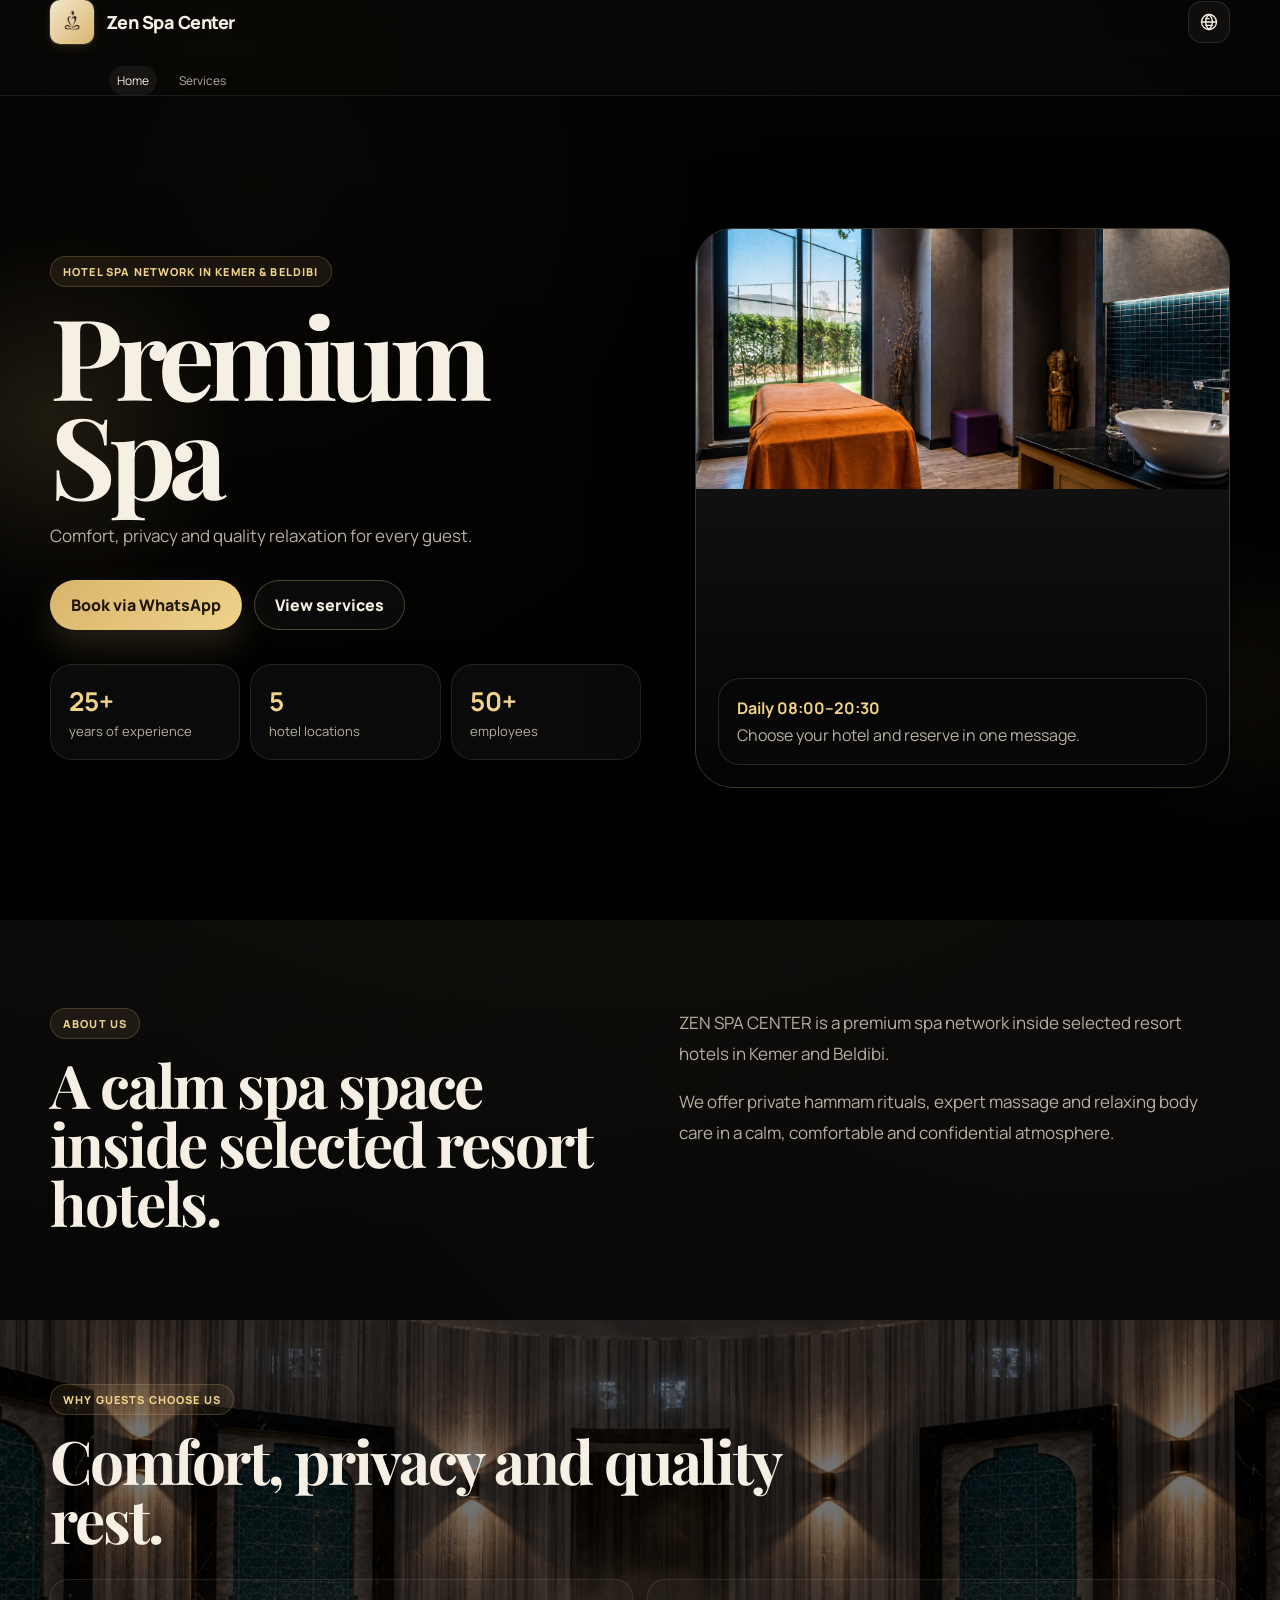
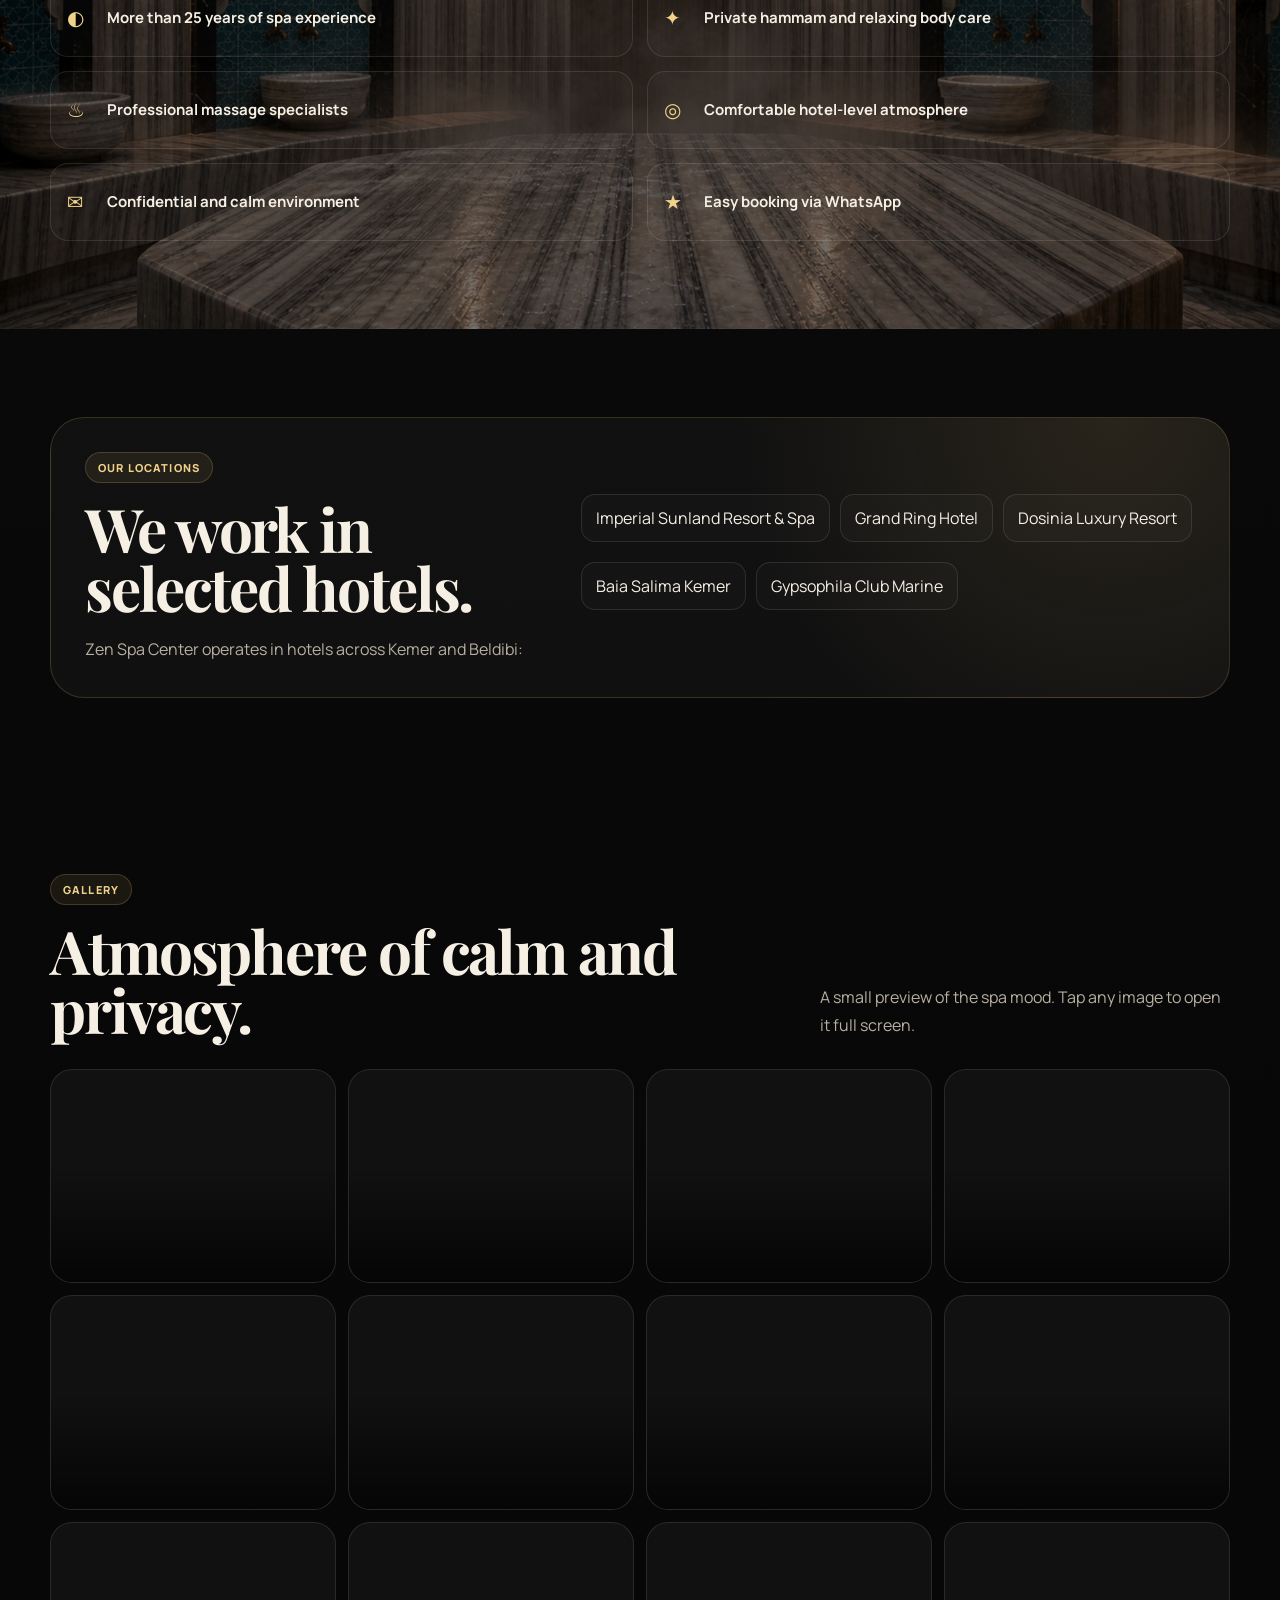
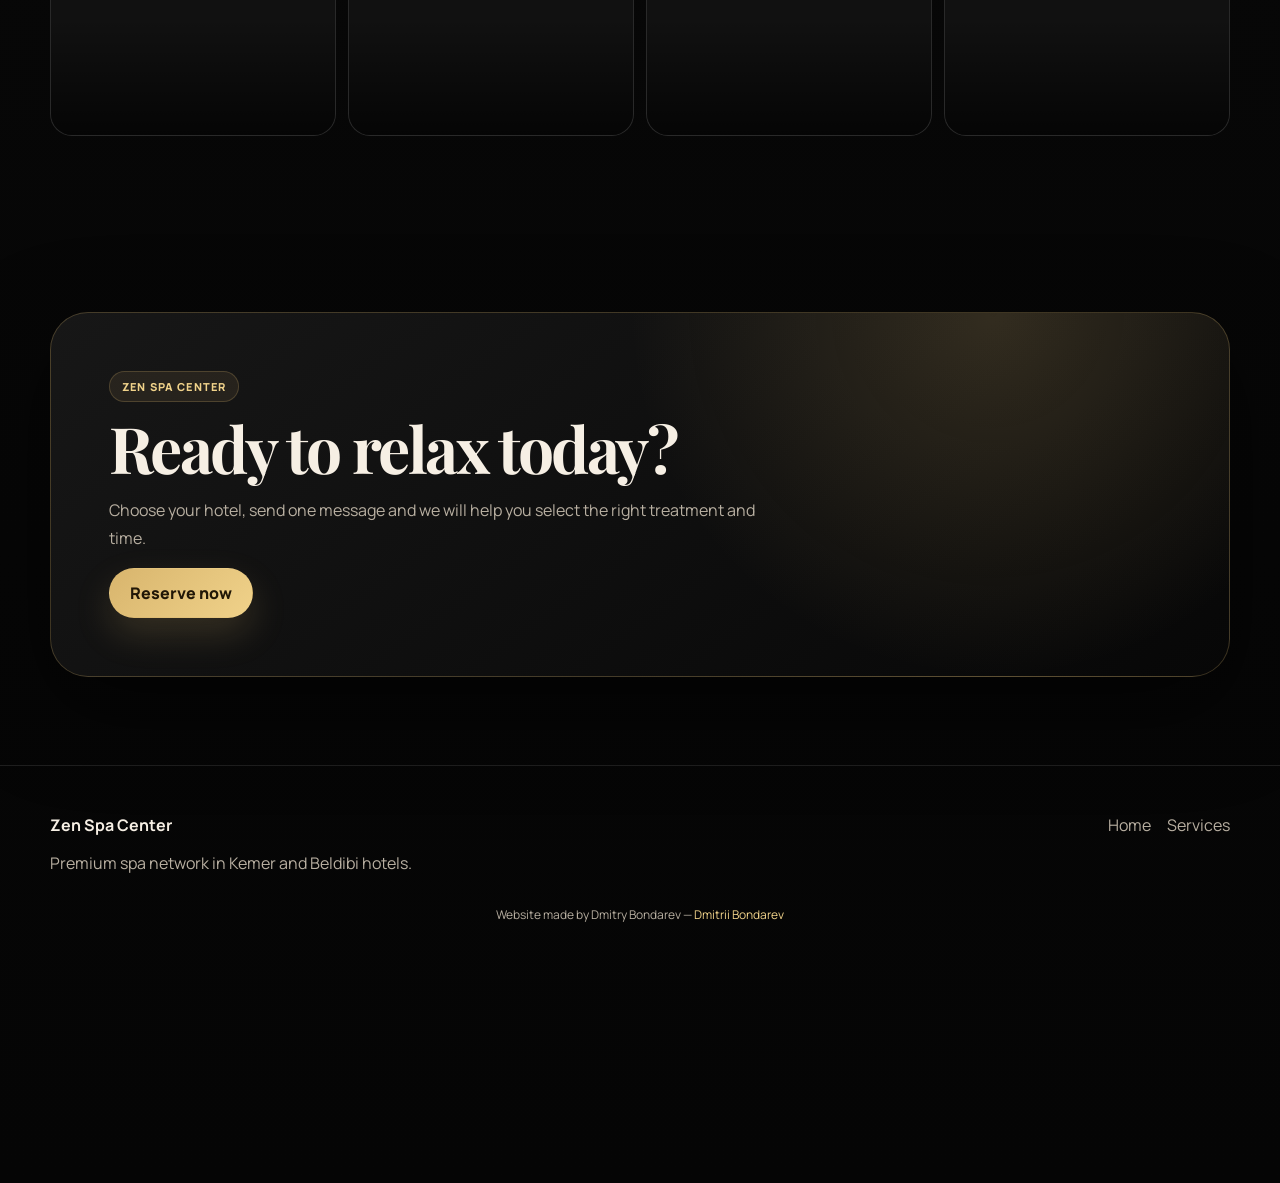
==== index.html @ fa1e1ef9 "Add files via upload" ====
<!DOCTYPE html>
<html lang="en">
<head>
  <meta charset="UTF-8" />
  <meta name="viewport" content="width=device-width, initial-scale=1.0" />
  <meta name="description" content="Zen Spa Center — premium spa, hammam and massage experience in Kemer and Beldibi hotels." />
  <title>Zen Spa Center | Premium Spa</title>
  <link rel="preconnect" href="https://fonts.googleapis.com">
  <link rel="preconnect" href="https://fonts.gstatic.com" crossorigin>
  <link href="https://fonts.googleapis.com/css2?family=Manrope:wght@400;500;600;700;800&family=Playfair+Display:wght@600;700&display=swap" rel="stylesheet">
  <link rel="stylesheet" href="./styles.css" />
</head>
<body data-page="home">

  <header class="site-header">
    <div class="container nav">
      <a class="brand" href="./index.html" aria-label="Zen Spa Center">
        <span class="brand-logo-wrap"><img class="brand-logo" src="./logo.png" alt="Zen Spa Center logo"></span>
        <span class="brand-name">Zen Spa Center</span>
      </a>
      <div class="header-right">
        <div class="language-pills" id="languagePills" aria-label="Language switcher">
          <button data-lang-switch="ru">🇷🇺 RU</button>
          <button data-lang-switch="ar">🇸🇦 AR</button>
          <button data-lang-switch="tr">🇹🇷 TR</button>
          <button data-lang-switch="en">🇬🇧 EN</button>
          <button data-lang-switch="de">🇩🇪 DE</button>
          <button data-lang-switch="pl">🇵🇱 PL</button>
          <button data-lang-switch="fr">🇫🇷 FR</button>
        </div>
        <button class="menu-toggle" id="menuToggle" aria-label="Change language" aria-expanded="false">
          <svg viewBox="0 0 24 24" aria-hidden="true" focusable="false">
            <circle cx="12" cy="12" r="9"></circle>
            <path d="M3 12h18M12 3c2.6 2.2 4 5.5 4 9s-1.4 6.8-4 9M12 3c-2.6 2.2-4 5.5-4 9s1.4 6.8 4 9"></path>
            <path d="M8 8h4M8 16h8"></path>
          </svg>
        </button>
      </div>
      <nav class="nav-links" id="navLinks" aria-label="Primary navigation">
        <a href="./index.html" class="active" data-i18n="nav.home">Home</a>
        <a href="./services.html" data-i18n="nav.services">Services</a>
      </nav>
    </div>
  </header>

  <main>
    <section class="hero section">
      <div class="soft-glow glow-one"></div>
      <div class="soft-glow glow-two"></div>
      <div class="container hero-grid">
        <div class="hero-copy">
          <span class="eyebrow" data-i18n="hero.eyebrow">Hotel spa network in Kemer & Beldibi</span>
          <h1 data-i18n="hero.title">Premium Spa</h1>
          <p class="hero-text" data-i18n="hero.text">Comfort, privacy and quality relaxation for every guest.</p>
          <div class="hero-actions">
            <button class="btn btn-primary wa-trigger" type="button" data-i18n="buttons.bookWhatsApp">Book via WhatsApp</button>
            <a class="btn btn-secondary" href="./services.html" data-i18n="buttons.viewServices">View services</a>
          </div>
          <div class="mini-stats" aria-label="Spa highlights">
            <div><strong>25+</strong><span data-i18n="stats.years">years</span></div>
            <div><strong>5</strong><span data-i18n="stats.hotels">hotels</span></div>
            <div><strong>50+</strong><span data-i18n="stats.hours">employees</span></div>
          </div>
        </div>
        <div class="hero-visual">
          <img class="hero-card-image" src="/massage1.webp" alt="Massage at Zen Spa Center">
          <div class="hero-note">
            <strong data-i18n="hero.noteTitle">Daily 08:00–20:30</strong>
            <span data-i18n="hero.noteText">Choose your hotel and reserve in one message.</span>
          </div>
        </div>
      </div>
    </section>

    <section class="section about-section">
      <div class="container editorial-grid">
        <div>
          <span class="eyebrow" data-i18n="about.eyebrow">About us</span>
          <h2 class="section-title" data-i18n="about.title">A calm spa space inside selected resort hotels.</h2>
        </div>
        <div class="copy-block">
          <p data-i18n="about.p1">Zen Spa Center is a hotel spa network in Kemer and Beldibi, built around relaxation, privacy and attentive service.</p>
          <p data-i18n="about.p2">Our treatments combine Turkish hammam rituals, professional massage techniques and modern body care in a clean, quiet atmosphere.</p>
        </div>
      </div>
    </section>

    <section class="section compact-section why-choose-section">
      <div class="container">
        <div class="section-head">
          <span class="eyebrow" data-i18n="why.eyebrow">Why guests choose us</span>
          <h2 class="section-title" data-i18n="why.title">Comfort, privacy and quality rest.</h2>
        </div>
        <div class="why-grid" id="featureGrid"></div>
      </div>
    </section>

    <section class="section locations-section">
      <div class="container location-panel">
        <div>
          <span class="eyebrow" data-i18n="hotels.eyebrow">Our locations</span>
          <h2 class="section-title" data-i18n="hotels.title">We work in selected hotels.</h2>
          <p class="section-subtitle" data-i18n="hotels.subtitle">Zen Spa Center operates in hotels across Kemer and Beldibi:</p>
        </div>
        <ul class="location-list" id="locationList"></ul>
      </div>
    </section>

    <section class="section gallery-section">
      <div class="container">
        <div class="section-head gallery-head">
          <div>
            <span class="eyebrow" data-i18n="gallery.eyebrow">Gallery</span>
            <h2 class="section-title" data-i18n="gallery.title">Atmosphere of calm and privacy.</h2>
          </div>
          <p class="section-subtitle" data-i18n="gallery.subtitle">A small preview of the spa mood. Tap any image to open it full screen.</p>
        </div>
        <div class="gallery-grid" id="galleryGrid"></div>
      </div>
    </section>

    <section class="section final-section">
      <div class="container">
        <div class="final-card">
          <span class="eyebrow">Zen Spa Center</span>
          <h2 data-i18n="cta.title">Ready to relax today?</h2>
          <p data-i18n="cta.subtitle">Choose your hotel, send one message and we will help you select the right treatment and time.</p>
          <button class="btn btn-primary wa-trigger" type="button" data-i18n="buttons.reserveNow">Reserve now</button>
        </div>
      </div>
    </section>
  </main>

  <footer class="footer">
    <div class="container footer-grid">
      <div>
        <strong>Zen Spa Center</strong>
        <p data-i18n="footer.text">Premium spa network in Kemer and Beldibi hotels.</p>
      </div>
      <div class="footer-links">
        <a href="./index.html" data-i18n="nav.home">Home</a>
        <a href="./services.html" data-i18n="nav.services">Services</a>
      </div>
    </div>
    <p class="footer-credit"><span data-i18n="footer.credit">Сайт сделал Дмитрий Бондарев</span> — <a href="https://bond-dev.vercel.app/" target="_blank" rel="noopener noreferrer">Dmitrii Bondarev</a></p>
  </footer>

  <div class="booking-bar end-only">
    <div class="booking-copy">
      <strong data-i18n="bar.title">Ready to relax?</strong>
      <span data-i18n="bar.subtitle">Choose your hotel and book via WhatsApp.</span>
    </div>
    <button class="btn btn-primary wa-trigger" type="button" data-i18n="buttons.bookWhatsApp">Book via WhatsApp</button>
  </div>

  <div class="modal-overlay" id="hotelModal" aria-hidden="true">
    <div class="modal-card hotel-modal" role="dialog" aria-modal="true">
      <button class="modal-close" type="button" data-close-modal aria-label="Close modal">×</button>
      <span class="eyebrow">WhatsApp</span>
      <h3 data-i18n="hotelModal.title">Choose your hotel</h3>
      <p data-i18n="hotelModal.subtitle">After selecting a hotel, WhatsApp will open with a ready message.</p>
      <div class="hotel-options" id="hotelOptions"></div>
    </div>
  </div>

  <div class="modal-overlay" id="galleryModal" aria-hidden="true">
    <div class="modal-card gallery-modal" role="dialog" aria-modal="true">
      <button class="modal-close" type="button" data-close-modal aria-label="Close gallery">×</button>
      <button class="gallery-nav prev" id="galleryPrev" type="button" aria-label="Previous image">←</button>
      <img id="galleryStageImage" src="" alt="Spa gallery image">
      <button class="gallery-nav next" id="galleryNext" type="button" aria-label="Next image">→</button>
    </div>
  </div>

  <script src="./data.js"></script>
  <script src="./app.js"></script>
</body>
</html>
---- styles.css ----
:root {
  --bg: #040404;
  --bg-2: #090909;
  --surface: #111111;
  --surface-2: #181818;
  --surface-3: #202020;
  --text: #f6efe4;
  --muted: #b8afa1;
  --muted-2: #887f72;
  --line: rgba(255, 255, 255, 0.10);
  --gold: #d8b56d;
  --gold-2: #f0d28a;
  --gold-soft: rgba(216, 181, 109, 0.14);
  --shadow: 0 30px 90px rgba(0, 0, 0, 0.55);
  --radius: 28px;
  --container: 1180px;
  --section-y: 88px;
  --bottom-gap: 118px;
}

* { box-sizing: border-box; }
html { scroll-behavior: smooth; }
html, body { margin: 0; min-height: 100%; }
body {
  font-family: Manrope, system-ui, -apple-system, BlinkMacSystemFont, "Segoe UI", sans-serif;
  color: var(--text);
  background:
    radial-gradient(circle at 15% 0%, rgba(216,181,109,0.10), transparent 28%),
    radial-gradient(circle at 85% 8%, rgba(216,181,109,0.06), transparent 28%),
    linear-gradient(180deg, var(--bg), var(--bg-2) 42%, #050505);
  padding-bottom: var(--bottom-gap);
  overflow-x: hidden;
}
body.modal-open { overflow: hidden; }
a { color: inherit; text-decoration: none; }
button, input { font: inherit; }
img { max-width: 100%; display: block; }

.container { width: min(var(--container), calc(100% - 32px)); margin: 0 auto; }
.narrow { width: min(860px, calc(100% - 32px)); }
.section { padding: var(--section-y) 0; position: relative; }
.compact-section { padding-top: 64px; }

.eyebrow {
  display: inline-flex;
  align-items: center;
  gap: 8px;
  padding: 7px 12px;
  border-radius: 999px;
  color: var(--gold-2);
  background: rgba(216,181,109,0.09);
  border: 1px solid rgba(216,181,109,0.22);
  font-size: 11px;
  font-weight: 800;
  letter-spacing: .105em;
  text-transform: uppercase;
}
.section-title {
  margin: 16px 0 0;
  max-width: 800px;
  font-family: "Playfair Display", Georgia, serif;
  font-size: clamp(34px, 4.7vw, 62px);
  line-height: 0.98;
  letter-spacing: -.035em;
}
.section-subtitle {
  margin: 18px 0 0;
  max-width: 680px;
  color: var(--muted);
  font-size: 16px;
  line-height: 1.75;
}
.section-head { margin-bottom: 30px; }

.site-header {
  position: sticky;
  top: 0;
  z-index: 60;
  background: rgba(4, 4, 4, 0.74);
  backdrop-filter: blur(22px);
  border-bottom: 1px solid rgba(255,255,255,0.08);
}
.nav {
  min-height: 76px;
  display: grid;
  grid-template-columns: auto 1fr;
  align-items: center;
  gap: 22px;
}
.brand { display: inline-flex; align-items: center; gap: 12px; min-width: 0; }
.brand-logo { width: 48px; height: 48px; object-fit: contain; border-radius: 12px; }
.brand-name { font-size: 18px; font-weight: 800; letter-spacing: -.03em; white-space: nowrap; }
.nav-links { display: flex; align-items: center; justify-content: flex-end; gap: 14px; }
.nav-links a {
  color: var(--muted);
  padding: 10px 11px;
  border-radius: 999px;
  transition: color .2s ease, background .2s ease;
}
.nav-links a:hover, .nav-links a.active { color: var(--text); background: rgba(255,255,255,0.05); }
.nav-book {
  border: 1px solid rgba(216,181,109,0.35);
  background: rgba(216,181,109,0.08);
  color: var(--gold-2);
  padding: 10px 15px;
  border-radius: 999px;
  cursor: pointer;
}
.menu-toggle {
  display: inline-grid;
  place-items: center;
  margin-left: auto;
  width: 42px;
  height: 42px;
  border-radius: 14px;
  border: 1px solid var(--line);
  background: rgba(255,255,255,0.04);
  color: var(--text);
}
.menu-toggle svg {
  width: 20px;
  height: 20px;
  fill: none;
  stroke: currentColor;
  stroke-width: 1.6;
  stroke-linecap: round;
  stroke-linejoin: round;
}
.language-dropdown { position: relative; }
.lang-current {
  min-width: 52px;
  border: 1px solid var(--line);
  border-radius: 999px;
  padding: 10px 12px;
  color: var(--text);
  background: rgba(255,255,255,0.045);
  cursor: pointer;
}
.lang-menu {
  position: absolute;
  right: 0;
  top: calc(100% + 10px);
  min-width: 150px;
  padding: 8px;
  border-radius: 18px;
  background: rgba(16,16,16,0.98);
  border: 1px solid var(--line);
  box-shadow: var(--shadow);
  display: none;
}
.lang-menu.open { display: grid; }
.lang-menu button {
  text-align: left;
  border: 0;
  background: transparent;
  color: var(--muted);
  padding: 10px 12px;
  border-radius: 12px;
  cursor: pointer;
}
.lang-menu button:hover, .lang-menu button.active { color: var(--text); background: rgba(216,181,109,0.10); }

.btn {
  display: inline-flex;
  align-items: center;
  justify-content: center;
  gap: 8px;
  min-height: 48px;
  padding: 13px 20px;
  border: 1px solid transparent;
  border-radius: 999px;
  cursor: pointer;
  font-weight: 800;
  transition: transform .2s ease, border-color .2s ease, background .2s ease;
}
.btn:hover { transform: translateY(-1px); }
.btn-primary { color: #211707; background: linear-gradient(135deg, var(--gold), var(--gold-2)); box-shadow: 0 16px 36px rgba(216,181,109,0.18); }
.btn-secondary { color: var(--text); border-color: rgba(216,181,109,0.32); background: rgba(255,255,255,0.035); }

.language-overlay {
  position: fixed;
  inset: 0;
  z-index: 100;
  display: none;
  align-items: center;
  justify-content: center;
  padding: 24px;
  background: rgba(0,0,0,0.82);
  backdrop-filter: blur(18px);
}
.language-overlay.active { display: flex; }
.language-card {
  width: min(640px, 100%);
  text-align: center;
  padding: 34px;
  border-radius: 34px;
  background:
    radial-gradient(circle at 50% 0%, rgba(216,181,109,0.18), transparent 36%),
    linear-gradient(145deg, #171717, #080808);
  border: 1px solid rgba(216,181,109,0.28);
  box-shadow: var(--shadow);
}
.language-logo { width: 92px; height: 92px; object-fit: contain; margin: 0 auto 12px; border-radius: 22px; }
.language-card h1 {
  margin: 14px 0 8px;
  font-family: "Playfair Display", Georgia, serif;
  font-size: clamp(34px, 7vw, 56px);
  line-height: 1;
}
.language-card p { margin: 0 0 22px; color: var(--muted); }
.language-grid { display: grid; grid-template-columns: repeat(2, minmax(0, 1fr)); gap: 10px; }
.language-grid button {
  border: 1px solid var(--line);
  background: rgba(255,255,255,0.045);
  color: var(--text);
  border-radius: 16px;
  padding: 14px;
  cursor: pointer;
  font-weight: 800;
}
.language-grid button:hover { border-color: rgba(216,181,109,0.42); background: rgba(216,181,109,0.11); }

.hero {
  position: relative;
  min-height: calc(100vh - 76px);
  display: flex;
  align-items: center;
  overflow: hidden;
  background: #040404;
}
.hero::before,
.hero::after {
  content: "";
  position: absolute;
  inset: 0;
  pointer-events: none;
}
.hero::before {
  background-image: url('/spa1.webp');
  background-size: 90% 112%;
  background-repeat: no-repeat;
  background-position: 60% 18%;
  opacity: 0.38;
  filter: saturate(0.86);
}
.hero::after {
  background:
    linear-gradient(180deg, rgba(0, 0, 0, 0.62), rgba(0, 0, 0, 0.74)),
    radial-gradient(circle at 20% 10%, rgba(216,181,109,0.08), transparent 42%);
}
.hero > * {
  position: relative;
  z-index: 10;
}
.soft-glow { position: absolute; pointer-events: none; filter: blur(10px); opacity: .8; z-index: 3; }
.glow-one { width: 420px; height: 420px; left: -160px; top: 14%; background: radial-gradient(circle, rgba(216,181,109,0.17), transparent 65%); }
.glow-two { width: 340px; height: 340px; right: -120px; bottom: 8%; background: radial-gradient(circle, rgba(216,181,109,0.09), transparent 68%); }
.hero-grid {
  display: grid;
  grid-template-columns: minmax(0, 1.05fr) minmax(360px, .95fr);
  gap: 54px;
  align-items: center;
}
.hero h1 {
  margin: 18px 0;
  max-width: 760px;
  font-family: "Playfair Display", Georgia, serif;
  font-size: clamp(58px, 8.8vw, 118px);
  line-height: .88;
  letter-spacing: -.065em;
}
.hero-lead {
  margin: 0;
  max-width: 710px;
  color: var(--text);
  font-size: clamp(19px, 2vw, 25px);
  line-height: 1.48;
}
.hero-text { max-width: 630px; margin: 18px 0 0; color: var(--muted); font-size: 17px; line-height: 1.75; }
.hero-actions { display: flex; gap: 12px; flex-wrap: wrap; margin-top: 30px; }
.mini-stats {
  display: grid;
  grid-template-columns: repeat(3, minmax(0, 1fr));
  gap: 10px;
  margin-top: 34px;
  max-width: 600px;
}
.mini-stats div {
  padding: 18px;
  border-radius: 22px;
  border: 1px solid var(--line);
  background: rgba(255,255,255,0.04);
}
.mini-stats strong { display: block; font-size: 26px; color: var(--gold-2); }
.mini-stats span { color: var(--muted); font-size: 13px; }
.hero-visual {
  position: relative;
  min-height: 560px;
  border-radius: 38px;
  overflow: hidden;
  border: 1px solid rgba(216,181,109,0.23);
  box-shadow: var(--shadow);
  background: var(--surface);
}
.hero-visual::after {
  content: "";
  position: absolute;
  inset: 0;
  background: linear-gradient(180deg, transparent 42%, rgba(0,0,0,0.78));
  pointer-events: none;
}
.hero-card-image { width: 100%; height: 260px; object-fit: cover; object-position: center; display: block; border-radius: 28px 28px 0 0; }
.hero-note {
  position: absolute;
  left: 22px;
  right: 22px;
  bottom: 22px;
  z-index: 2;
  padding: 18px;
  border-radius: 22px;
  border: 1px solid rgba(255,255,255,0.13);
  background: rgba(9,9,9,0.72);
  backdrop-filter: blur(16px);
}
.hero-note strong { display: block; color: var(--gold-2); margin-bottom: 5px; }
.hero-note span { color: var(--muted); }

.editorial-grid { display: grid; grid-template-columns: 1fr .95fr; gap: 48px; align-items: start; }

.why-choose-section {
  position: relative;
  background-image:
    linear-gradient(rgba(0, 0, 0, 0.55), rgba(0, 0, 0, 0.55)),
    url('/hamam.webp');
  background-size: cover;
  background-position: center;
  background-repeat: no-repeat;
  overflow: hidden;
}

.copy-block { color: var(--muted); font-size: 17px; line-height: 1.8; }
.copy-block p { margin: 0 0 18px; }

.why-grid { display: grid; grid-template-columns: repeat(2, minmax(0, 1fr)); gap: 14px; }
.why-card {
  display: flex;
  align-items: center;
  gap: 14px;
  min-height: 78px;
  padding: 18px;
  border-radius: 22px;
  background: linear-gradient(180deg, rgba(255,255,255,0.055), rgba(255,255,255,0.025));
  border: 1px solid var(--line);
}
.why-card span { color: var(--gold-2); font-size: 20px; width: 26px; }
.why-card strong { font-size: 15px; }

.location-panel {
  display: grid;
  grid-template-columns: .85fr 1.15fr;
  gap: 42px;
  align-items: center;
  padding: 34px;
  border-radius: 34px;
  border: 1px solid rgba(216,181,109,0.20);
  background: radial-gradient(circle at 90% 0%, rgba(216,181,109,0.12), transparent 34%), rgba(255,255,255,0.035);
}
.location-list { display: flex; flex-wrap: wrap; gap: 10px; list-style: none; margin: 0; padding: 0; }
.location-list li {
  padding: 13px 16px;
  border-radius: 999px;
  color: var(--text);
  border: 1px solid rgba(216,181,109,0.24);
  background: rgba(0,0,0,0.22);
}

.gallery-head { display: flex; align-items: end; justify-content: space-between; gap: 20px; }
.gallery-head .section-subtitle { max-width: 410px; }
.gallery-grid { display: grid; grid-template-columns: repeat(4, minmax(0, 1fr)); gap: 12px; }
.gallery-thumb {
  position: relative;
  aspect-ratio: 1 / 1;
  overflow: hidden;
  border-radius: 22px;
  border: 1px solid var(--line);
  background: var(--surface);
  cursor: pointer;
  padding: 0;
}
.gallery-thumb img { width: 100%; height: 100%; object-fit: cover; transition: transform .28s ease; }
.gallery-thumb:hover img { transform: scale(1.05); }
.gallery-thumb::after { content: ""; position: absolute; inset: 0; background: linear-gradient(180deg, transparent 45%, rgba(0,0,0,0.70)); }
.gallery-thumb span { position: absolute; left: 12px; right: 12px; bottom: 12px; z-index: 1; color: var(--text); font-size: 13px; font-weight: 800; }

.final-card {
  padding: clamp(30px, 5vw, 58px);
  border-radius: 38px;
  border: 1px solid rgba(216,181,109,0.26);
  background: radial-gradient(circle at 80% 0%, rgba(216,181,109,0.18), transparent 36%), linear-gradient(145deg, #171717, #070707);
  box-shadow: var(--shadow);
}
.final-card h2 { margin: 14px 0 12px; max-width: 760px; font-family: "Playfair Display", Georgia, serif; font-size: clamp(36px, 5vw, 68px); line-height: 1; letter-spacing: -.04em; }
.final-card p { max-width: 650px; color: var(--muted); line-height: 1.75; }

.footer { padding: 48px 0 130px; border-top: 1px solid var(--line); }
.footer-grid { display: flex; justify-content: space-between; gap: 28px; }
.footer-grid p { color: var(--muted); max-width: 420px; }
.footer-links { display: flex; gap: 16px; align-items: start; }
.footer-links a { color: var(--muted); }

.booking-bar {
  position: fixed;
  left: 50%;
  bottom: 18px;
  transform: translateX(-50%);
  z-index: 80;
  width: min(760px, calc(100% - 28px));
  display: flex;
  align-items: center;
  justify-content: space-between;
  gap: 14px;
  padding: 12px;
  border-radius: 26px;
  border: 1px solid rgba(216,181,109,0.25);
  background: rgba(13,13,13,0.86);
  backdrop-filter: blur(24px);
  box-shadow: 0 22px 74px rgba(0,0,0,0.58);
}
.booking-copy { padding-left: 8px; }
.booking-copy strong { display: block; font-size: 15px; }
.booking-copy span { display: block; color: var(--muted); font-size: 13px; margin-top: 2px; }

.modal-overlay {
  position: fixed;
  inset: 0;
  z-index: 90;
  display: none;
  align-items: center;
  justify-content: center;
  padding: 18px;
  background: rgba(0,0,0,0.80);
  backdrop-filter: blur(12px);
}
.modal-overlay.active { display: flex; }
.modal-card {
  position: relative;
  width: min(100%, 820px);
  max-height: 90vh;
  overflow: auto;
  padding: 26px;
  border-radius: 30px;
  border: 1px solid rgba(216,181,109,0.20);
  background: linear-gradient(145deg, #171717, #080808);
  box-shadow: var(--shadow);
}
.modal-close {
  position: absolute;
  right: 14px;
  top: 12px;
  width: 38px;
  height: 38px;
  border: 1px solid var(--line);
  border-radius: 999px;
  background: rgba(255,255,255,0.04);
  color: var(--text);
  font-size: 24px;
  line-height: 1;
  cursor: pointer;
}
.hotel-modal h3 { margin: 14px 0 8px; font-family: "Playfair Display", Georgia, serif; font-size: 40px; line-height: 1; }
.hotel-modal p { color: var(--muted); line-height: 1.7; margin-bottom: 18px; }
.hotel-options { display: grid; gap: 10px; }
.hotel-options button {
  text-align: left;
  border: 1px solid var(--line);
  border-radius: 18px;
  padding: 15px;
  background: rgba(255,255,255,0.045);
  color: var(--text);
  cursor: pointer;
}
.hotel-options button:hover { border-color: rgba(216,181,109,0.40); background: rgba(216,181,109,0.09); }
.hotel-options strong { display: block; }
.hotel-options small { display: block; color: var(--muted); margin-top: 4px; }

.gallery-modal {
  width: min(1120px, 96vw);
  height: min(780px, 90vh);
  padding: 0;
  overflow: hidden;
  display: grid;
  place-items: center;
  background: #050505;
}
.gallery-modal img { width: 100%; height: 100%; object-fit: contain; }
.gallery-modal .modal-close { z-index: 2; right: 18px; top: 18px; }
.gallery-nav {
  position: absolute;
  top: 50%;
  z-index: 2;
  transform: translateY(-50%);
  width: 46px;
  height: 46px;
  border-radius: 999px;
  border: 1px solid rgba(255,255,255,0.16);
  background: rgba(0,0,0,0.50);
  color: var(--text);
  cursor: pointer;
}
.gallery-nav.prev { left: 18px; }
.gallery-nav.next { right: 18px; }

.services-hero { padding-bottom: 36px; }
.services-hero h1 {
  margin: 16px 0 14px;
  font-family: "Playfair Display", Georgia, serif;
  font-size: clamp(54px, 9vw, 106px);
  line-height: .9;
  letter-spacing: -.06em;
}
.services-hero p { color: var(--muted); font-size: 18px; line-height: 1.7; max-width: 720px; }
.service-filter { display: flex; flex-wrap: wrap; gap: 10px; margin-bottom: 28px; }
.service-filter button {
  border: 1px solid var(--line);
  border-radius: 999px;
  background: rgba(255,255,255,0.04);
  color: var(--muted);
  padding: 10px 14px;
  cursor: pointer;
  font-weight: 800;
}
.service-filter button.active, .service-filter button:hover { color: #211707; background: linear-gradient(135deg, var(--gold), var(--gold-2)); border-color: transparent; }
.service-groups { display: grid; grid-template-columns: repeat(2, minmax(0, 1fr)); gap: 16px; }
.service-category {
  padding: 24px;
  border-radius: 28px;
  border: 1px solid var(--line);
  background: linear-gradient(180deg, rgba(255,255,255,0.052), rgba(255,255,255,0.025));
}
.service-category h2 { margin: 0 0 12px; color: var(--gold-2); font-size: 22px; }
.service-row {
  width: 100%;
  display: grid;
  grid-template-columns: 1fr auto;
  gap: 16px;
  align-items: center;
  padding: 14px 0;
  border: 0;
  border-bottom: 1px solid rgba(255,255,255,0.075);
  background: transparent;
  color: var(--text);
  text-align: left;
  cursor: pointer;
}
.service-row:last-child { border-bottom: 0; }
.service-row span { font-weight: 700; }
.service-row small { color: var(--muted); }
.service-row:hover span { color: var(--gold-2); }
.service-modal-grid { display: grid; grid-template-columns: 310px 1fr; gap: 26px; align-items: stretch; }
.service-media { min-height: 360px; overflow: hidden; border-radius: 24px; border: 1px solid var(--line); background: var(--surface); }
.service-media img { width: 100%; height: 100%; object-fit: cover; }
.service-modal-copy h3 { margin: 14px 0 8px; font-family: "Playfair Display", Georgia, serif; font-size: clamp(34px, 5vw, 54px); line-height: 1; }
.modal-meta { color: var(--gold-2); font-weight: 800; }
.service-modal-copy p { color: var(--muted); line-height: 1.75; }

@media (max-width: 980px) {
  .hero-grid, .editorial-grid, .location-panel { grid-template-columns: 1fr; }
  .hero { min-height: auto; padding-top: 62px; }
  .hero-visual { min-height: 440px; }
  .gallery-grid { grid-template-columns: repeat(2, minmax(0, 1fr)); }
  .service-groups { grid-template-columns: 1fr; }
}

@media (max-width: 760px) {
  :root { --section-y: 68px; --bottom-gap: 150px; }
  .container { width: min(var(--container), calc(100% - 24px)); }
  .nav { display: flex; min-height: 70px; }
  .brand-logo { width: 42px; height: 42px; }
  .brand-name { font-size: 16px; }
  .menu-toggle { display: inline-grid; place-items: center; }
  .nav-links { display: flex; margin-left: auto; gap: 4px; }
  .nav-links a, .nav-book, .lang-current { width: auto; text-align: center; font-size: 12px; padding: 6px 8px; }
  .language-dropdown { width: 100%; }
  .lang-menu { position: static; margin-top: 8px; box-shadow: none; }
  .language-card { padding: 24px; }
  .language-grid { grid-template-columns: 1fr; }
  .hero h1 { font-size: clamp(56px, 16vw, 82px); }
  .mini-stats { grid-template-columns: 1fr; }
  .hero-visual { min-height: 360px; }
  .why-grid { grid-template-columns: 1fr; }
  .location-panel { padding: 24px; }
  .gallery-head { display: block; }
  .final-card { border-radius: 28px; }
  .footer-grid { display: grid; }
  .booking-bar { flex-direction: column; align-items: stretch; bottom: 12px; border-radius: 22px; }
  .booking-copy { padding-left: 2px; }
  .booking-bar .btn { width: 100%; }
  .service-modal-grid { grid-template-columns: 1fr; }
  .service-media { min-height: 260px; }
  .modal-card { padding: 22px; border-radius: 24px; }
  .gallery-modal { padding: 0; border-radius: 0; width: 100vw; height: 100vh; max-height: none; }
}

.brand-logo-wrap{display:inline-flex;align-items:center;justify-content:center;width:44px;height:44px;border-radius:10px;background:linear-gradient(135deg,#f3e7ce,#d8b56d);padding:4px;box-shadow:0 0 0 1px rgba(255,255,255,.12),0 4px 10px rgba(216,181,109,.12)}
.brand-logo{width:100%;height:100%;object-fit:contain}
.header-right{margin-left:auto;display:flex;align-items:center;gap:10px;position:relative}
.language-pills{display:none}
.language-pills.open{display:grid;position:absolute;right:0;top:50px;z-index:80;padding:10px;border:1px solid var(--line);border-radius:14px;background:rgba(16,16,16,.97);grid-template-columns:1fr;gap:6px;min-width:140px}
.language-pills button{border:1px solid var(--line);background:rgba(255,255,255,.03);color:var(--muted);border-radius:999px;padding:6px 9px;font-size:11px;font-weight:700;cursor:pointer}
.language-pills button.active{color:var(--gold-2);border-color:rgba(216,181,109,.42);background:rgba(216,181,109,.12)}
.nav-links a{font-size:12px;padding:6px 8px}

.why-grid{grid-template-columns:repeat(2,minmax(0,1fr))}
.why-card{background:rgba(255,255,255,.02);border:1px solid var(--line);padding:16px;border-radius:18px}
.gallery-grid{grid-template-columns:repeat(4,minmax(0,1fr))}
.gallery-thumb span{display:none}
.location-list li{background:rgba(255,255,255,.02);border:1px solid var(--line);padding:12px 14px;border-radius:14px;margin-bottom:10px}
.footer-credit{margin-top:16px;text-align:center;font-size:12px;color:var(--muted)}
.footer-credit a{color:var(--gold-2)}

.booking-bar.end-only{opacity:0;transform:translateY(16px);pointer-events:none;transition:.25s}
.booking-bar.end-only.visible{opacity:1;transform:none;pointer-events:auto}

html[dir="rtl"] body { direction: rtl; }
html[dir="rtl"] .nav { grid-template-columns: 1fr auto; }
html[dir="rtl"] .header-right { margin-left: 0; margin-right: auto; }
html[dir="rtl"] .menu-toggle { margin-left: 0; margin-right: auto; }
html[dir="rtl"] .nav-links { justify-content: flex-start; }
html[dir="rtl"] .hero-grid,
html[dir="rtl"] .editorial-grid,
html[dir="rtl"] .location-panel,
html[dir="rtl"] .gallery-head,
html[dir="rtl"] .footer-grid,
html[dir="rtl"] .booking-bar,
html[dir="rtl"] .service-modal-grid { direction: rtl; }

.image-lightbox {
  position: fixed;
  inset: 0;
  z-index: 20000;
  display: none;
  align-items: center;
  justify-content: center;
  padding: 24px;
  background: rgba(0, 0, 0, 0.92);
  backdrop-filter: blur(10px);
}

.image-lightbox.is-open {
  display: flex;
}

.image-lightbox img {
  max-width: min(1200px, 96vw);
  max-height: 92vh;
  width: auto;
  height: auto;
  object-fit: contain;
  border-radius: 20px;
  box-shadow: 0 30px 100px rgba(0, 0, 0, 0.65);
}

.image-lightbox__close {
  position: fixed;
  top: 18px;
  right: 18px;
  z-index: 20001;
  width: 46px;
  height: 46px;
  border-radius: 999px;
  border: 1px solid rgba(216, 181, 109, 0.35);
  background: rgba(0, 0, 0, 0.55);
  color: #f7f1e7;
  font-size: 30px;
  line-height: 1;
  cursor: pointer;
}

.image-lightbox__close:hover {
  background: rgba(216, 181, 109, 0.16);
}

body.lightbox-open {
  overflow: hidden;
}

#serviceModalImage,
.service-modal img,
.service-modal__image img,
.modal-service-image,
.modal-program-image {
  cursor: zoom-in;
}

@media (max-width: 600px) {
  .image-lightbox {
    padding: 12px;
  }

  .image-lightbox img {
    max-width: 96vw;
    max-height: 86vh;
    border-radius: 14px;
  }

  .image-lightbox__close {
    top: 12px;
    right: 12px;
    width: 42px;
    height: 42px;
    font-size: 28px;
  }
}
html[dir="rtl"] .hero-copy,
html[dir="rtl"] .copy-block,
html[dir="rtl"] .section-subtitle,
html[dir="rtl"] .service-modal-copy,
html[dir="rtl"] .hotel-modal p,
html[dir="rtl"] .booking-copy { text-align: right; }
html[dir="rtl"] .hero-note { left: 22px; right: 22px; text-align: right; }
html[dir="rtl"] .gallery-nav.prev { right: 18px; left: auto; }
html[dir="rtl"] .gallery-nav.next { left: 18px; right: auto; }
html[dir="rtl"] .service-row { grid-template-columns: auto 1fr; text-align: right; }

@media (max-width:760px){
  .header-right{gap:8px;min-width:0;justify-content:flex-end;position:relative}
  .language-pills{display:none}
  .language-pills.open{display:grid;position:absolute;right:0;top:44px;z-index:80;padding:10px;border:1px solid var(--line);border-radius:14px;background:rgba(16,16,16,.97);grid-template-columns:1fr;gap:6px;min-width:132px}
  .language-pills button{min-width:0;padding:6px 8px;border-radius:10px;font-size:10px;text-align:left}
  .brand-name{font-size:14px}
  .nav-links{padding-top:0}
  .why-grid{grid-template-columns:repeat(2,minmax(0,1fr))}
  .menu-toggle{width:36px;height:36px}
  .final-card h2{font-size:clamp(30px,10vw,44px)}
  .final-card p{font-size:15px;line-height:1.6}
  .modal-overlay{padding:10px}
  .modal-card{max-height:92vh;padding:18px;border-radius:18px}
  .hotel-modal h3{font-size:clamp(30px,9vw,36px)}
  .hotel-options button{padding:13px}
  .booking-bar{width:calc(100% - 16px);bottom:8px;padding:10px;border-radius:16px}
  .booking-copy span{font-size:12px}
}

/* Mobile layout refinements (320px-430px first, safe up to 768px). */
@media (max-width: 768px) {
  html, body { max-width: 100%; overflow-x: hidden; }

  .section { padding: 56px 0; }
  .container, .narrow { width: min(var(--container), calc(100% - 20px)); }

  .nav {
    gap: 10px;
    min-width: 0;
    flex-wrap: nowrap;
  }
  .brand { min-width: 0; }
  .brand-name {
    font-size: 13px;
    white-space: nowrap;
    overflow: hidden;
    text-overflow: ellipsis;
    max-width: 42vw;
  }

  .header-right {
    min-width: 0;
    max-width: 55vw;
    gap: 6px;
  }
  .language-pills.open {
    display: flex;
    flex-wrap: wrap;
    justify-content: flex-end;
    right: 0;
    left: auto;
    width: min(240px, calc(100vw - 20px));
    min-width: 0;
    max-width: calc(100vw - 20px);
    padding: 8px;
    gap: 6px;
  }
  .language-pills button {
    font-size: 10px;
    line-height: 1.1;
    padding: 5px 7px;
    border-radius: 9px;
    text-align: center;
    white-space: nowrap;
    flex: 0 0 auto;
  }

  .hero {
    min-height: auto;
    padding-top: 40px;
    padding-bottom: 40px;
  }
  .hero::before {
    background-size: auto 108%;
    background-position: 58% 20%;
    background-repeat: no-repeat;
  }
  .hero-grid { gap: 22px; }
  .hero h1 {
    font-size: clamp(28px, 9vw, 44px);
    line-height: 1.05;
    letter-spacing: -0.03em;
    margin: 12px 0;
    max-width: 100%;
    overflow-wrap: anywhere;
  }
  .hero-lead {
    font-size: clamp(16px, 4.8vw, 20px);
    line-height: 1.35;
  }
  .hero-text {
    margin-top: 12px;
    font-size: 15px;
    line-height: 1.55;
    max-width: 100%;
  }
  .hero-actions { margin-top: 18px; }
  .hero-actions .btn {
    width: 100%;
    max-width: 100%;
  }
  .hero-visual { min-height: 280px; }
  .hero-card-image { height: 220px; }
  .hero-note {
    left: 12px;
    right: 12px;
    bottom: 12px;
    padding: 12px;
  }

  .final-card h2 {
    font-size: clamp(28px, 8.5vw, 40px);
    line-height: 1.08;
  }

  .booking-bar {
    left: 12px;
    right: 12px;
    bottom: 12px;
    width: auto;
    max-width: calc(100vw - 24px);
    transform: none;
    border-radius: 14px;
    padding: 10px;
    gap: 8px;
  }
  .booking-copy {
    padding-left: 0;
    overflow-wrap: anywhere;
  }
  .booking-copy strong { font-size: 14px; }
  .booking-copy span { font-size: 12px; line-height: 1.35; }
  .booking-bar .btn {
    width: 100%;
    max-width: 100%;
    min-height: 42px;
    padding: 10px 14px;
    white-space: normal;
    line-height: 1.2;
    text-align: center;
  }
}

@media (max-width: 430px) {
  .brand-name { max-width: 36vw; }
  .language-pills.open { width: min(220px, calc(100vw - 20px)); }
  .location-panel { padding: 18px; }
  .modal-card { padding: 16px; }
}
.service-card-grid{display:grid;grid-template-columns:repeat(auto-fit,minmax(240px,1fr));gap:16px}
.service-card{background:var(--surface);border:1px solid var(--line);border-radius:20px;overflow:hidden;text-align:left;cursor:pointer}
.service-card img{width:100%;height:180px;object-fit:cover;display:block}
.service-card-body{padding:14px;display:grid;gap:8px}
.service-card-body h3{margin:0;font-size:20px}
.service-card-body p{margin:0;color:var(--muted)}
@media (max-width:700px){.service-card-grid{grid-template-columns:1fr}.service-card img{height:160px}}

/* Services cards UX polish */
.service-card,
.service-program-card {
  height: 100%;
}

.service-card-body {
  grid-template-rows: auto auto auto 1fr auto;
}

.service-card-body p,
.service-card-body li,
.service-card-body h3 {
  overflow-wrap: anywhere;
}

.service-program-card .service-card-body ul {
  margin: 0;
  padding-inline-start: 18px;
  display: grid;
  gap: 6px;
}

@media (max-width: 900px) {
  .service-card-grid {
    grid-template-columns: repeat(2, minmax(0, 1fr));
  }
}

@media (max-width: 700px) {
  .service-card-grid {
    grid-template-columns: 1fr;
  }

  .service-card img,
  .service-program-card img {
    height: 180px;
    object-fit: cover;
  }

  .service-card-body h3 {
    font-size: 18px;
    line-height: 1.25;
  }

  .service-modal-copy h3 {
    line-height: 1.1;
  }
}

.services-hero,.services-only{background:#0e0e0e;color:#f5efe2}
.service-filter{display:none}
.service-groups{display:grid;gap:22px}
.service-category h2{margin:0 0 12px;color:#d4af37;font-family:"Playfair Display",serif}
.service-card-grid,.programs-grid{display:grid;grid-template-columns:repeat(2,minmax(0,1fr));gap:12px}
.service-card.compact{background:#181818;border:1px solid #3c3220;border-radius:14px;padding:0;min-height:auto}
.compact-body{padding:12px}
.service-card-top{display:flex;align-items:flex-start;justify-content:space-between;gap:8px}
.service-card-top h3{margin:0;font-size:15px;line-height:1.3}
.service-arrow{color:#d4af37;font-size:14px}
.service-meta-line{margin:8px 0 0;color:#b7a98a;font-size:13px}
.services-sticky-book{position:fixed;bottom:14px;right:14px;z-index:40}
.services-bottom-cta{margin-top:26px;text-align:center}
.service-modal{max-width:560px}
@media (max-width:700px){.service-card-grid,.programs-grid{grid-template-columns:repeat(2,minmax(0,1fr))}.service-card-top h3{font-size:13px}}
html[dir="rtl"] .service-card-top{direction:rtl}

/* === Services page rebuild: cards, programs, images, modal === */
.services-hero,
.services-only {
  background:
    radial-gradient(circle at 16% 0%, rgba(216,181,109,0.10), transparent 34%),
    radial-gradient(circle at 88% 4%, rgba(216,181,109,0.07), transparent 32%),
    #050505;
  color: var(--text);
}

.services-hero { padding-bottom: 34px; }
.services-only { padding-top: 24px; }
.service-filter { display: none; }
.service-groups { display: grid; gap: 30px; }
.service-category {
  background: rgba(255,255,255,0.025);
  border: 1px solid rgba(255,255,255,0.07);
  border-radius: 26px;
  padding: 18px;
}
.service-programs-section {
  background:
    linear-gradient(180deg, rgba(216,181,109,0.08), rgba(255,255,255,0.025)),
    rgba(255,255,255,0.025);
  border-color: rgba(216,181,109,0.18);
}
.service-category-head { margin-bottom: 14px; }
.service-category h2,
.service-category-head h2 {
  margin: 0 0 14px;
  color: var(--gold-2);
  font-family: "Playfair Display", Georgia, serif;
  font-size: clamp(24px, 3vw, 36px);
  line-height: 1;
}
.service-category-head h2 { margin-top: 12px; }

.service-card-grid,
.programs-grid {
  display: grid;
  grid-template-columns: repeat(3, minmax(0, 1fr));
  gap: 14px;
}
.programs-grid { grid-template-columns: repeat(2, minmax(0, 1fr)); }

.service-card.compact,
.service-program-card {
  display: flex;
  flex-direction: column;
  min-height: 100%;
  background: rgba(255,255,255,0.045);
  border: 1px solid rgba(216,181,109,0.16);
  border-radius: 18px;
  overflow: hidden;
  text-align: left;
  cursor: pointer;
  transition: transform .22s ease, border-color .22s ease, background .22s ease;
}
.service-card.compact:hover,
.service-program-card:hover {
  transform: translateY(-3px);
  border-color: rgba(216,181,109,0.46);
  background: rgba(255,255,255,0.07);
}
.service-program-card {
  border-radius: 22px;
  border-color: rgba(216,181,109,0.28);
  background:
    linear-gradient(180deg, rgba(216,181,109,0.10), rgba(255,255,255,0.035)),
    rgba(255,255,255,0.045);
}

.service-card-image,
.program-card-image,
.image-shell {
  position: relative;
  display: block;
  width: 100%;
  overflow: hidden;
  background:
    radial-gradient(circle at center, rgba(216,181,109,0.18), transparent 52%),
    #111;
}
.service-card-image { height: 142px; }
.program-card-image { height: 188px; }
.service-card-image img,
.program-card-image img,
.image-shell img {
  width: 100%;
  height: 100%;
  display: block;
  object-fit: cover;
}
.service-card-image.is-missing::after,
.program-card-image.is-missing::after,
.service-media.is-missing::after,
.image-shell.is-missing::after {
  content: "Zen Spa Center";
  position: absolute;
  inset: 0;
  display: grid;
  place-items: center;
  color: rgba(216,181,109,0.72);
  font-weight: 800;
  letter-spacing: .08em;
  text-transform: uppercase;
  font-size: 11px;
}

.compact-body {
  display: grid;
  gap: 8px;
  padding: 13px;
  flex: 1;
}
.service-card-top {
  display: flex;
  align-items: flex-start;
  justify-content: space-between;
  gap: 8px;
}
.service-card-top h3 {
  margin: 0;
  color: #fff7e8;
  font-size: 16px;
  line-height: 1.22;
  overflow-wrap: anywhere;
}
.service-program-card .service-card-top h3 {
  color: #d8b46a;
  text-shadow: 0 0 18px rgba(216,180,106,0.16);
}
.service-arrow { color: var(--gold-2); font-size: 15px; }
.service-meta-line {
  margin: 0;
  color: #d8b46a;
  font-size: 12px;
  font-weight: 800;
}
.service-desc {
  margin: 0;
  color: rgba(247,241,231,0.76);
  font-size: 13px;
  line-height: 1.42;
  display: -webkit-box;
  -webkit-line-clamp: 3;
  -webkit-box-orient: vertical;
  overflow: hidden;
}
.program-steps-preview {
  margin-top: 2px;
  padding: 10px;
  border-radius: 14px;
  background: rgba(0,0,0,0.24);
  border: 1px solid rgba(255,255,255,0.08);
}
.program-steps-preview strong {
  display: block;
  margin-bottom: 6px;
  color: var(--gold-2);
  font-size: 12px;
}
.program-steps-preview ul {
  margin: 0;
  padding-left: 17px;
  color: rgba(247,241,231,0.74);
  font-size: 12px;
  line-height: 1.35;
}
.mini-book-btn {
  justify-self: start;
  margin-top: 2px;
  border: 0;
  border-radius: 999px;
  padding: 8px 12px;
  color: #211707;
  background: linear-gradient(135deg, var(--gold), var(--gold-2));
  font-size: 12px;
  font-weight: 900;
  cursor: pointer;
}

.services-sticky-book {
  position: fixed;
  right: 14px;
  bottom: 14px;
  z-index: 40;
  min-height: 42px;
  padding: 10px 18px;
  box-shadow: 0 16px 40px rgba(216,181,109,0.22);
}
.services-bottom-cta { margin-top: 28px; text-align: center; }

.service-modal {
  width: min(880px, calc(100vw - 28px));
  max-width: 880px;
}
.service-modal-grid {
  display: grid;
  grid-template-columns: minmax(250px, 330px) 1fr;
  gap: 24px;
  align-items: stretch;
}
.service-media {
  position: relative;
  min-height: 360px;
  overflow: hidden;
  border-radius: 24px;
  border: 1px solid rgba(216,181,109,0.18);
  background:
    radial-gradient(circle at center, rgba(216,181,109,0.18), transparent 54%),
    #111;
}
.service-media img {
  width: 100%;
  height: 100%;
  object-fit: cover;
}
.service-modal-copy h3 {
  margin: 14px 0 8px;
  color: var(--gold-2);
  font-family: "Playfair Display", Georgia, serif;
  font-size: clamp(32px, 4.5vw, 52px);
  line-height: 1;
}
.service-modal-copy p {
  color: var(--muted);
  line-height: 1.72;
}
.modal-meta { color: var(--gold-2); font-weight: 900; }
.modal-steps {
  margin: 16px 0;
  padding: 14px;
  border-radius: 16px;
  background: rgba(216,181,109,0.07);
  border: 1px solid rgba(216,181,109,0.16);
}
.modal-steps strong { color: var(--gold-2); }
.modal-steps ul {
  margin: 8px 0 0;
  padding-left: 20px;
  color: rgba(247,241,231,0.82);
  line-height: 1.55;
}

html[dir="rtl"] .service-card.compact,
html[dir="rtl"] .service-program-card,
html[dir="rtl"] .service-modal-copy { text-align: right; }
html[dir="rtl"] .service-card-top { direction: rtl; }
html[dir="rtl"] .program-steps-preview ul,
html[dir="rtl"] .modal-steps ul { padding-left: 0; padding-right: 18px; }
html[dir="rtl"] .service-modal-grid { direction: rtl; }

@media (max-width: 980px) {
  .service-card-grid { grid-template-columns: repeat(2, minmax(0, 1fr)); }
  .programs-grid { grid-template-columns: repeat(2, minmax(0, 1fr)); }
  .service-card-image { height: 130px; }
  .program-card-image { height: 150px; }
}

@media (max-width: 700px) {
  .service-category { padding: 12px; border-radius: 20px; }
  .service-groups { gap: 20px; }
  .service-card-grid,
  .programs-grid {
    grid-template-columns: repeat(2, minmax(0, 1fr));
    gap: 10px;
  }
  .service-card.compact { border-radius: 14px; }
  .service-program-card { border-radius: 16px; }
  .service-card-image { height: 104px; }
  .program-card-image { height: 116px; }
  .compact-body { padding: 9px; gap: 6px; }
  .service-card-top { flex-direction: column; gap: 4px; }
  .service-card-top h3 { font-size: 12.5px; line-height: 1.2; }
  .service-arrow { display: none; }
  .service-meta-line { font-size: 11px; }
  .service-desc { font-size: 11px; line-height: 1.32; -webkit-line-clamp: 3; }
  .program-steps-preview { padding: 8px; }
  .program-steps-preview strong,
  .program-steps-preview ul { font-size: 10.5px; }
  .mini-book-btn { padding: 7px 10px; font-size: 11px; }
  .service-modal { width: min(620px, calc(100vw - 20px)); }
  .service-modal-grid { grid-template-columns: 1fr; gap: 16px; }
  .service-media { min-height: 220px; max-height: 260px; border-radius: 18px; }
  .service-modal-copy h3 { font-size: clamp(28px, 9vw, 38px); line-height: 1.08; }
}

@media (max-width: 340px) {
  .service-card-grid,
  .programs-grid { grid-template-columns: 1fr; }
}

/* Fixed 4:3 image ratio for services, programs and home gallery */
.gallery-thumb,
.service-card-image,
.service-card__image,
.spa-program-card__image,
.program-card__image,
.program-card-image,
.service-card .service-image,
.service-card > img {
  aspect-ratio: 4 / 3;
  width: 100%;
  height: auto;
  overflow: hidden;
}

.gallery-thumb img,
.service-card-image img,
.service-card__image img,
.spa-program-card__image img,
.program-card__image img,
.program-card-image img,
.service-card .service-image img,
.service-card > img {
  width: 100%;
  height: 100%;
  aspect-ratio: 4 / 3;
  object-fit: cover;
  display: block;
}

/* If old CSS sets fixed heights, force 4:3 instead */
.service-card img,
.service-program-card img,
.gallery-thumb img {
  height: 100%;
  object-fit: cover;
}

/* Homepage gallery thumbnails must not be square */
.gallery-thumb {
  aspect-ratio: 4 / 3;
}

/* Mobile: keep the same 4:3 ratio */
@media (max-width: 900px) {
  .gallery-thumb,
  .service-card-image,
  .service-card__image,
  .spa-program-card__image,
  .program-card__image,
  .program-card-image,
  .service-card .service-image,
  .service-card > img {
    aspect-ratio: 4 / 3;
    height: auto;
  }
}

@media (max-width: 480px) {
  .gallery-thumb,
  .service-card-image,
  .service-card__image,
  .spa-program-card__image,
  .program-card__image,
  .program-card-image,
  .service-card .service-image,
  .service-card > img {
    aspect-ratio: 4 / 3;
    height: auto;
  }
}
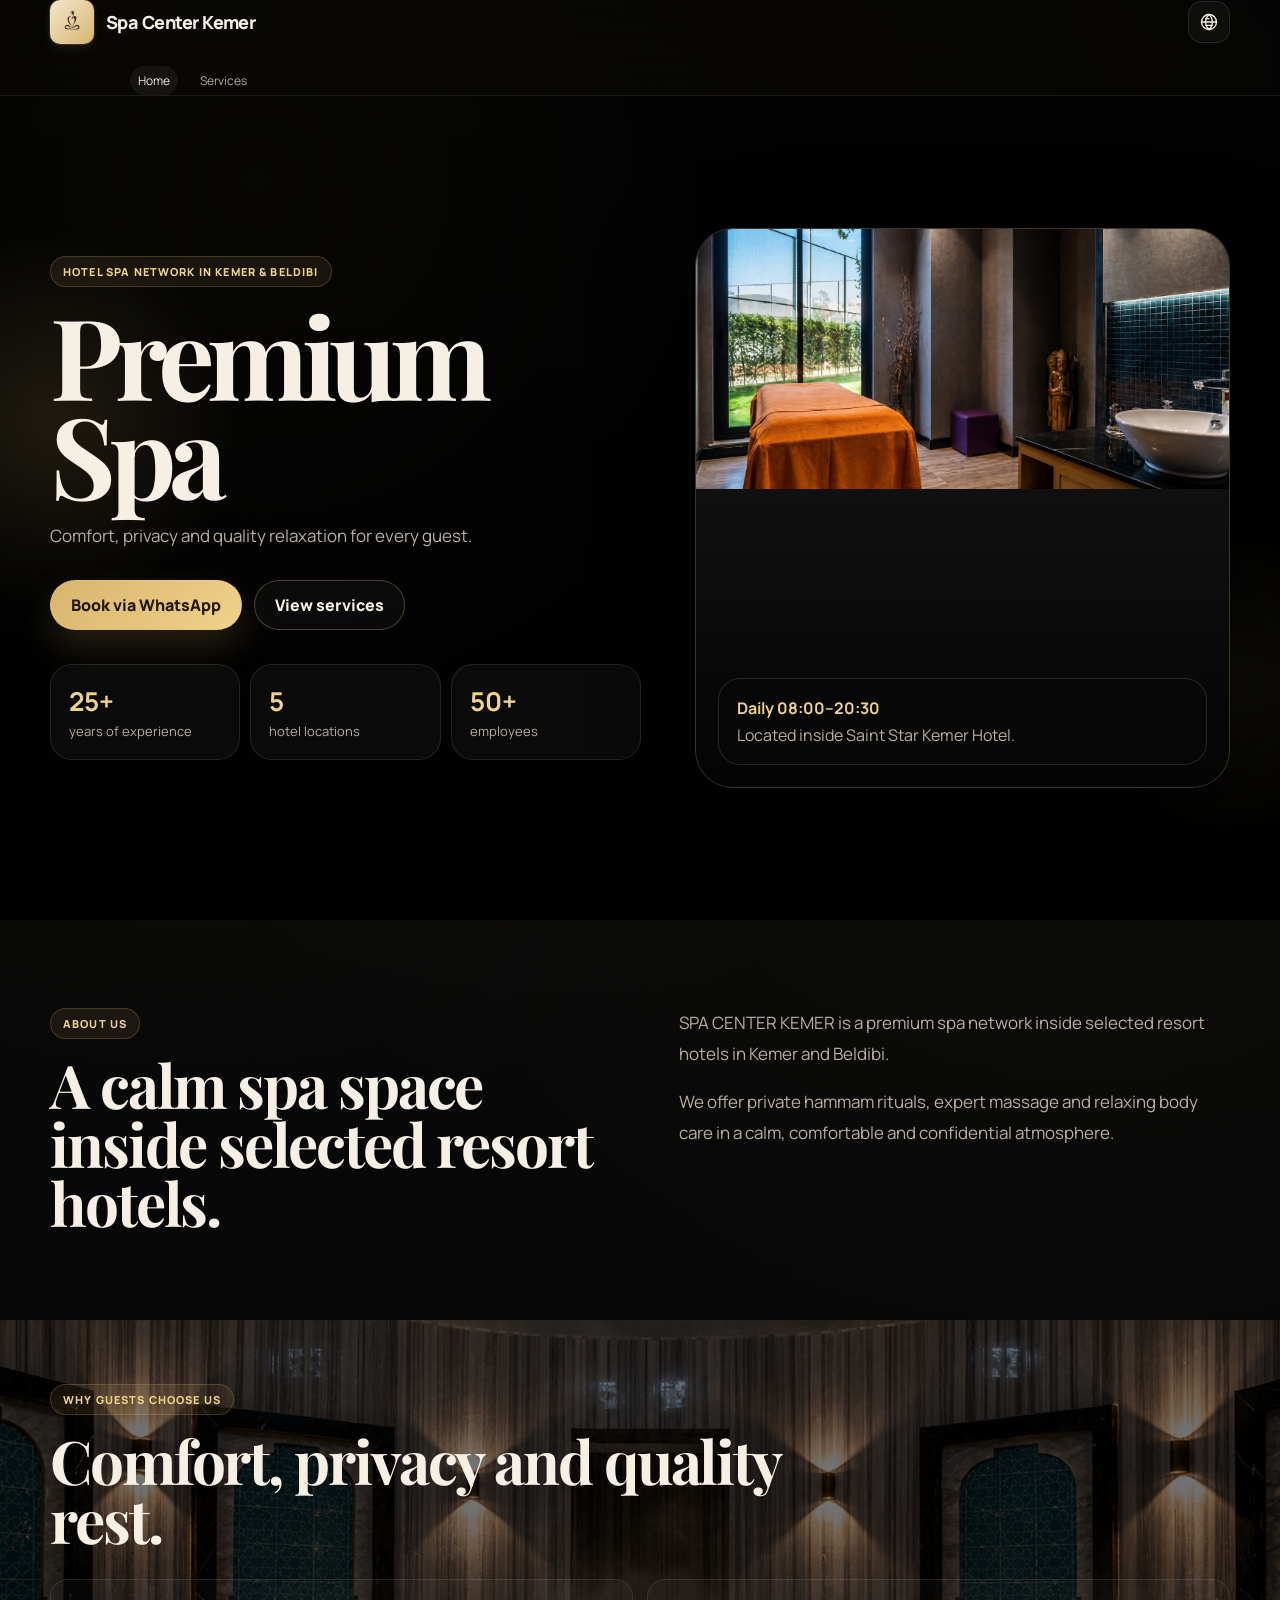
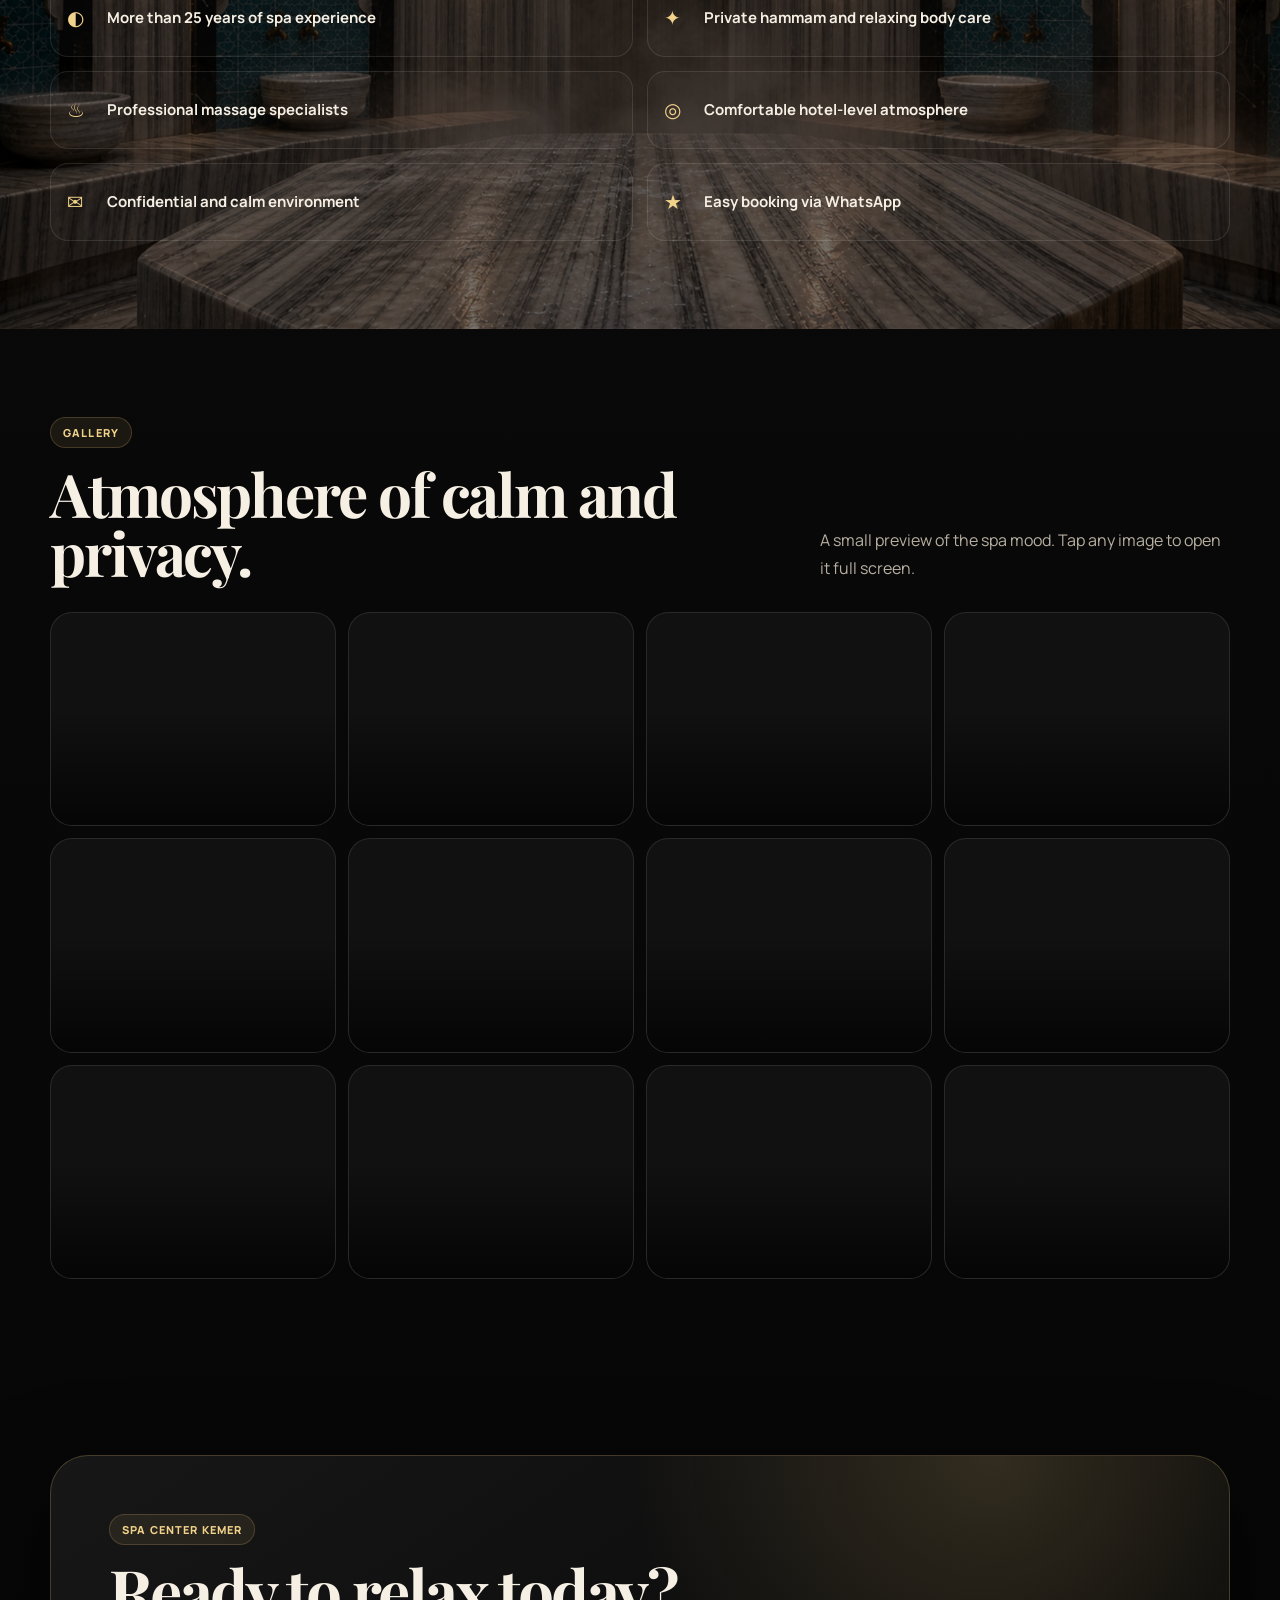
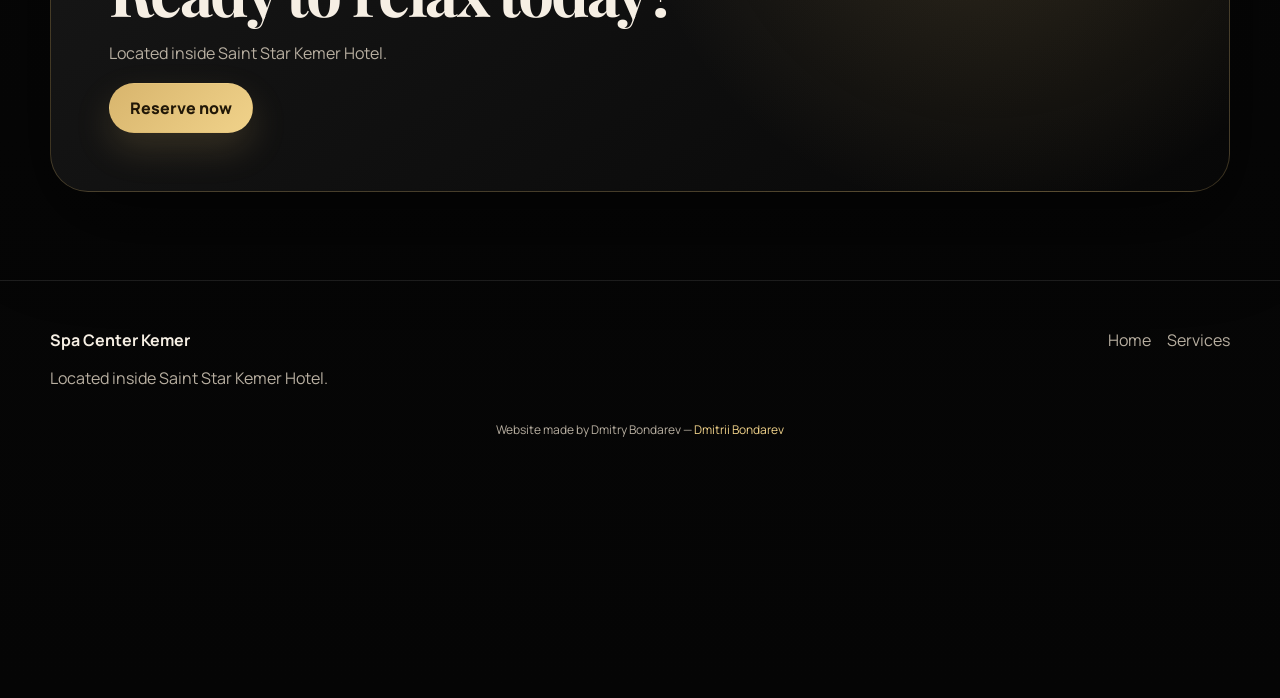
==== commit 1c6f6d5a: "Rebrand site and update booking/programs per new spec" ====
--- a/index.html
+++ b/index.html
@@ -3,8 +3,8 @@
 <head>
   <meta charset="UTF-8" />
   <meta name="viewport" content="width=device-width, initial-scale=1.0" />
-  <meta name="description" content="Zen Spa Center — premium spa, hammam and massage experience in Kemer and Beldibi hotels." />
-  <title>Zen Spa Center | Premium Spa</title>
+  <meta name="description" content="Spa Center Kemer — premium spa, hammam and massage experience in Kemer and Beldibi hotels." />
+  <title>Spa Center Kemer | Premium Spa</title>
   <link rel="preconnect" href="https://fonts.googleapis.com">
   <link rel="preconnect" href="https://fonts.gstatic.com" crossorigin>
   <link href="https://fonts.googleapis.com/css2?family=Manrope:wght@400;500;600;700;800&family=Playfair+Display:wght@600;700&display=swap" rel="stylesheet">
@@ -14,9 +14,9 @@
 
   <header class="site-header">
     <div class="container nav">
-      <a class="brand" href="./index.html" aria-label="Zen Spa Center">
-        <span class="brand-logo-wrap"><img class="brand-logo" src="./logo.png" alt="Zen Spa Center logo"></span>
-        <span class="brand-name">Zen Spa Center</span>
+      <a class="brand" href="./index.html" aria-label="Spa Center Kemer">
+        <span class="brand-logo-wrap"><img class="brand-logo" src="./logo.png" alt="Spa Center Kemer logo"></span>
+        <span class="brand-name">Spa Center Kemer</span>
       </a>
       <div class="header-right">
         <div class="language-pills" id="languagePills" aria-label="Language switcher">
@@ -63,10 +63,10 @@
           </div>
         </div>
         <div class="hero-visual">
-          <img class="hero-card-image" src="/massage1.webp" alt="Massage at Zen Spa Center">
+          <img class="hero-card-image" src="/massage1.webp" alt="Massage at Spa Center Kemer">
           <div class="hero-note">
             <strong data-i18n="hero.noteTitle">Daily 08:00–20:30</strong>
-            <span data-i18n="hero.noteText">Choose your hotel and reserve in one message.</span>
+            <span data-i18n="hero.noteText">Contact us on WhatsApp to reserve in one message.</span>
           </div>
         </div>
       </div>
@@ -79,7 +79,7 @@
           <h2 class="section-title" data-i18n="about.title">A calm spa space inside selected resort hotels.</h2>
         </div>
         <div class="copy-block">
-          <p data-i18n="about.p1">Zen Spa Center is a hotel spa network in Kemer and Beldibi, built around relaxation, privacy and attentive service.</p>
+          <p data-i18n="about.p1">Spa Center Kemer is a hotel spa network in Kemer and Beldibi, built around relaxation, privacy and attentive service.</p>
           <p data-i18n="about.p2">Our treatments combine Turkish hammam rituals, professional massage techniques and modern body care in a clean, quiet atmosphere.</p>
         </div>
       </div>
@@ -92,17 +92,6 @@
           <h2 class="section-title" data-i18n="why.title">Comfort, privacy and quality rest.</h2>
         </div>
         <div class="why-grid" id="featureGrid"></div>
-      </div>
-    </section>
-
-    <section class="section locations-section">
-      <div class="container location-panel">
-        <div>
-          <span class="eyebrow" data-i18n="hotels.eyebrow">Our locations</span>
-          <h2 class="section-title" data-i18n="hotels.title">We work in selected hotels.</h2>
-          <p class="section-subtitle" data-i18n="hotels.subtitle">Zen Spa Center operates in hotels across Kemer and Beldibi:</p>
-        </div>
-        <ul class="location-list" id="locationList"></ul>
       </div>
     </section>
 
@@ -122,9 +111,9 @@
     <section class="section final-section">
       <div class="container">
         <div class="final-card">
-          <span class="eyebrow">Zen Spa Center</span>
+          <span class="eyebrow">Spa Center Kemer</span>
           <h2 data-i18n="cta.title">Ready to relax today?</h2>
-          <p data-i18n="cta.subtitle">Choose your hotel, send one message and we will help you select the right treatment and time.</p>
+          <p data-i18n="cta.subtitle">Located inside Saint Star Kemer Hotel.</p>
           <button class="btn btn-primary wa-trigger" type="button" data-i18n="buttons.reserveNow">Reserve now</button>
         </div>
       </div>
@@ -134,8 +123,8 @@
   <footer class="footer">
     <div class="container footer-grid">
       <div>
-        <strong>Zen Spa Center</strong>
-        <p data-i18n="footer.text">Premium spa network in Kemer and Beldibi hotels.</p>
+        <strong>Spa Center Kemer</strong>
+        <p data-i18n="footer.text">Located inside Saint Star Kemer Hotel.</p>
       </div>
       <div class="footer-links">
         <a href="./index.html" data-i18n="nav.home">Home</a>
@@ -148,16 +137,16 @@
   <div class="booking-bar end-only">
     <div class="booking-copy">
       <strong data-i18n="bar.title">Ready to relax?</strong>
-      <span data-i18n="bar.subtitle">Choose your hotel and book via WhatsApp.</span>
+      <span data-i18n="bar.subtitle">Book via WhatsApp instantly.</span>
     </div>
     <button class="btn btn-primary wa-trigger" type="button" data-i18n="buttons.bookWhatsApp">Book via WhatsApp</button>
   </div>
 
-  <div class="modal-overlay" id="hotelModal" aria-hidden="true">
+  <div class="modal-overlay" id="hotelModal" hidden aria-hidden="true">
     <div class="modal-card hotel-modal" role="dialog" aria-modal="true">
       <button class="modal-close" type="button" data-close-modal aria-label="Close modal">×</button>
       <span class="eyebrow">WhatsApp</span>
-      <h3 data-i18n="hotelModal.title">Choose your hotel</h3>
+      <h3 data-i18n="hotelModal.title">Contact via WhatsApp</h3>
       <p data-i18n="hotelModal.subtitle">After selecting a hotel, WhatsApp will open with a ready message.</p>
       <div class="hotel-options" id="hotelOptions"></div>
     </div>
--- a/styles.css
+++ b/styles.css
@@ -1043,7 +1043,7 @@
 .program-card-image.is-missing::after,
 .service-media.is-missing::after,
 .image-shell.is-missing::after {
-  content: "Zen Spa Center";
+  content: "Spa Center Kemer";
   position: absolute;
   inset: 0;
   display: grid;
@@ -1310,3 +1310,39 @@
     height: auto;
   }
 }
+
+/* 2026-05 visual update: neutral dark services */
+body[data-page="services"] {
+  background: #050505;
+}
+body[data-page="services"] .services-hero,
+body[data-page="services"] .services-only,
+body[data-page="services"] .service-category,
+body[data-page="services"] .modal-card {
+  background: #0a0a0a;
+}
+body[data-page="services"] .service-category,
+body[data-page="services"] .service-card,
+body[data-page="services"] .service-media,
+body[data-page="services"] .service-programs-section {
+  border-color: rgba(255,255,255,.14);
+  background: linear-gradient(180deg, rgba(255,255,255,.03), rgba(255,255,255,.015));
+}
+body[data-page="services"] .service-category h2,
+body[data-page="services"] .modal-meta,
+body[data-page="services"] .eyebrow {
+  color: #f1f1f1;
+  background: rgba(255,255,255,.06);
+  border-color: rgba(255,255,255,.2);
+}
+body[data-page="services"] .btn-primary,
+body[data-page="services"] .mini-book-btn,
+body[data-page="services"] .services-sticky-book {
+  color: #fff;
+  background: #1a1a1a;
+  border: 1px solid rgba(255,255,255,.35);
+  box-shadow: none;
+}
+body[data-page="services"] .btn-secondary {
+  border-color: rgba(255,255,255,.28);
+}
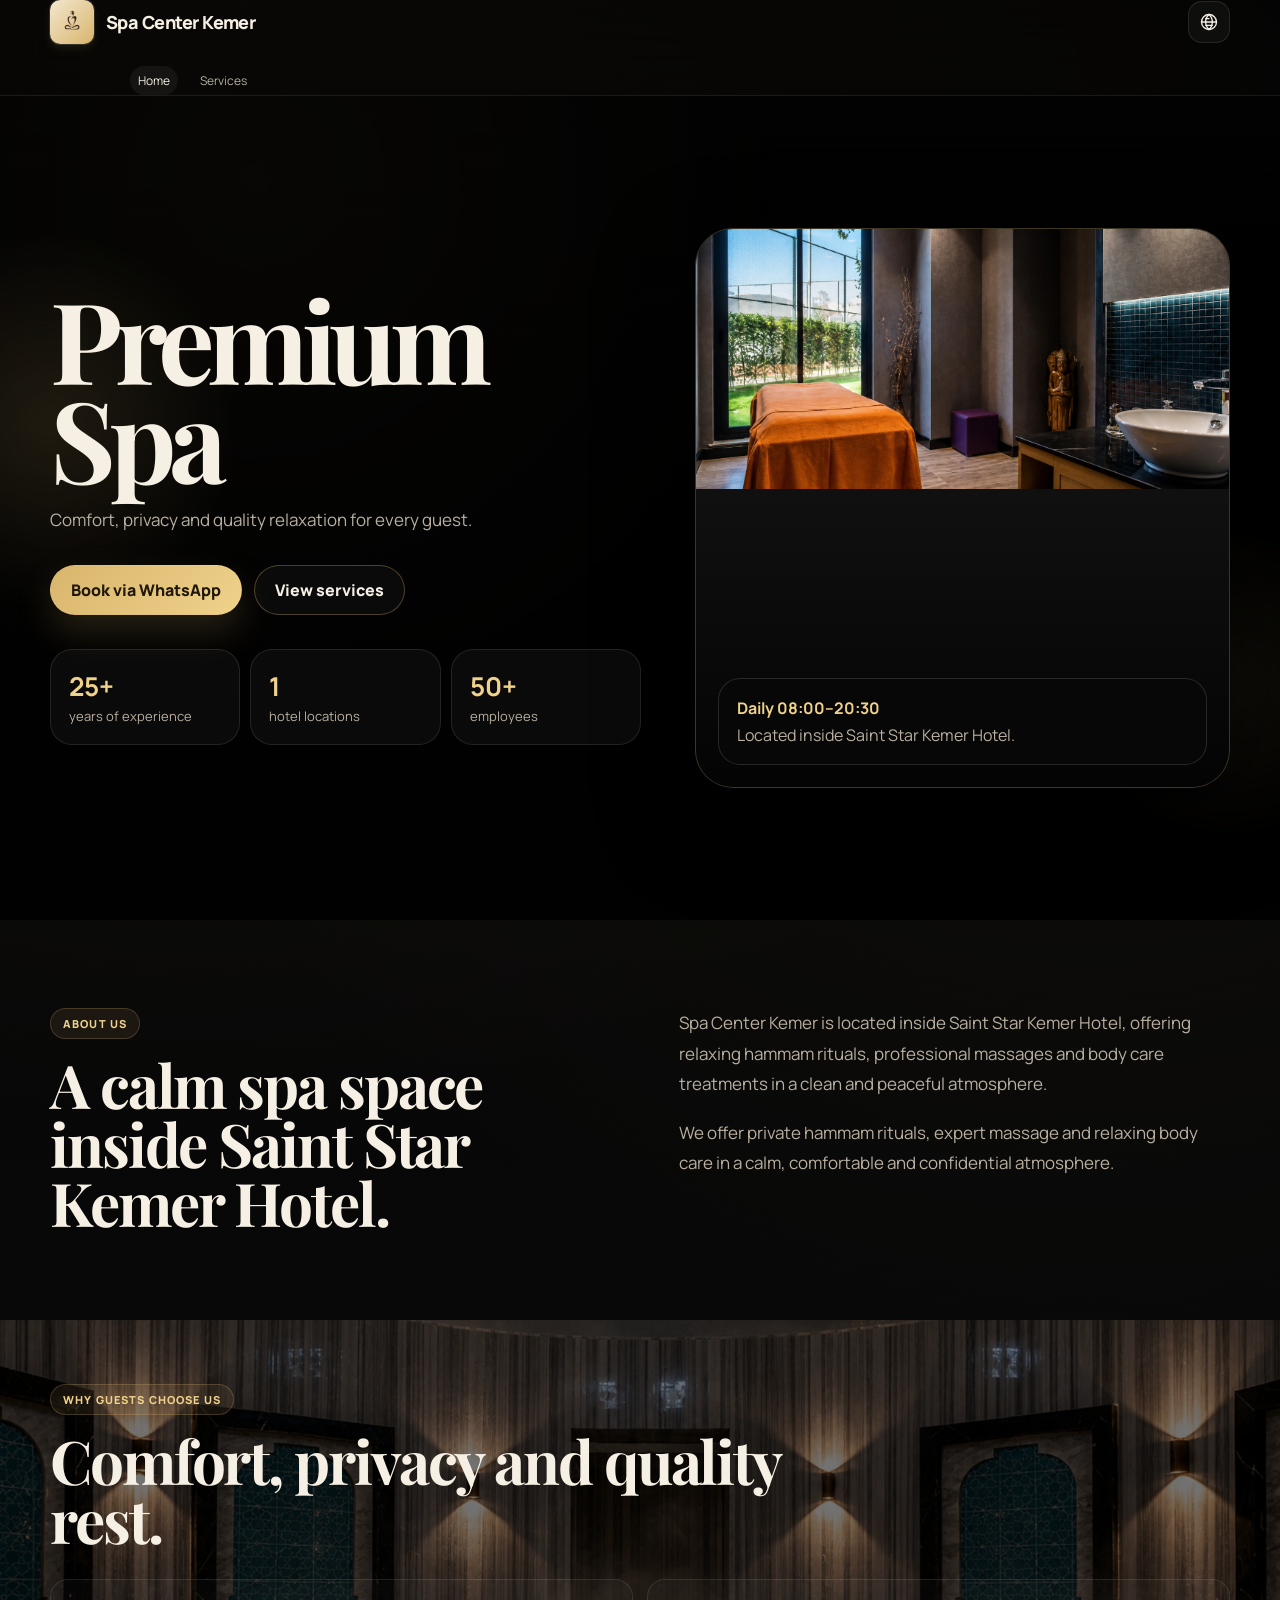
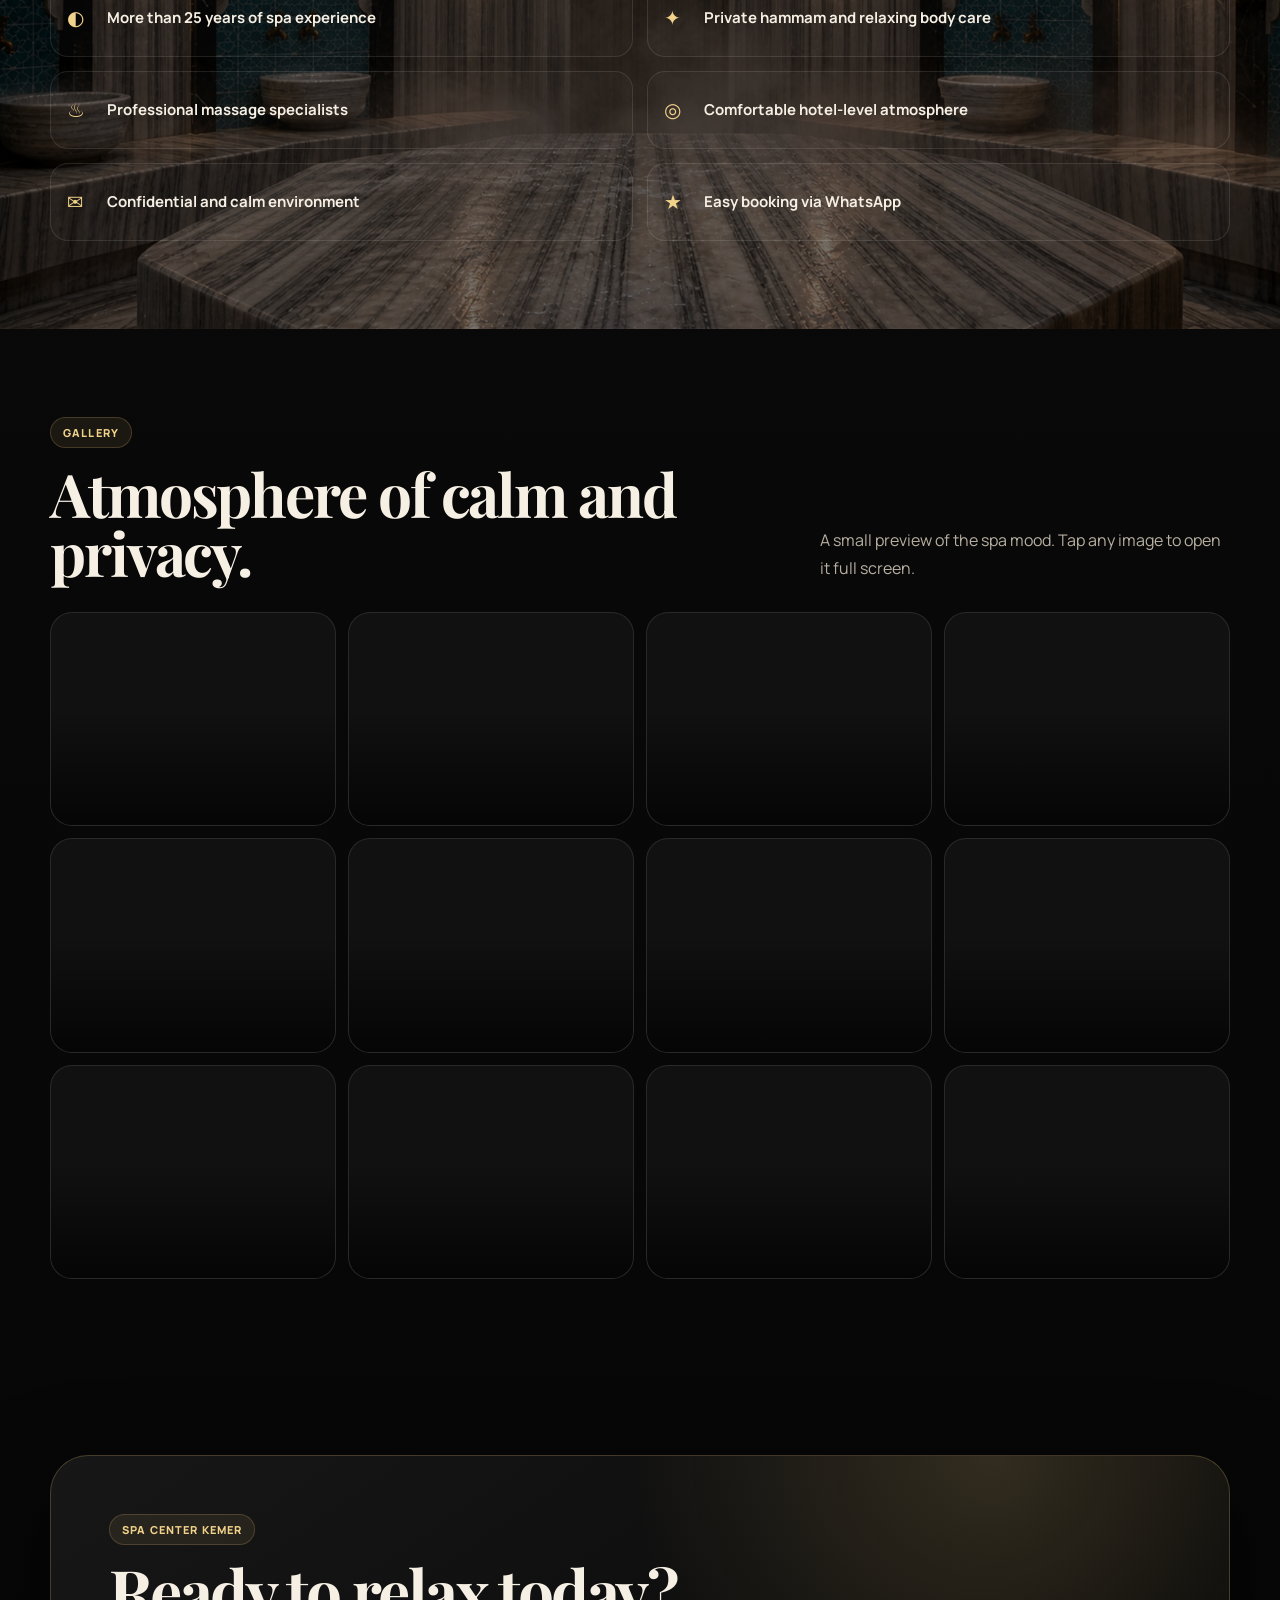
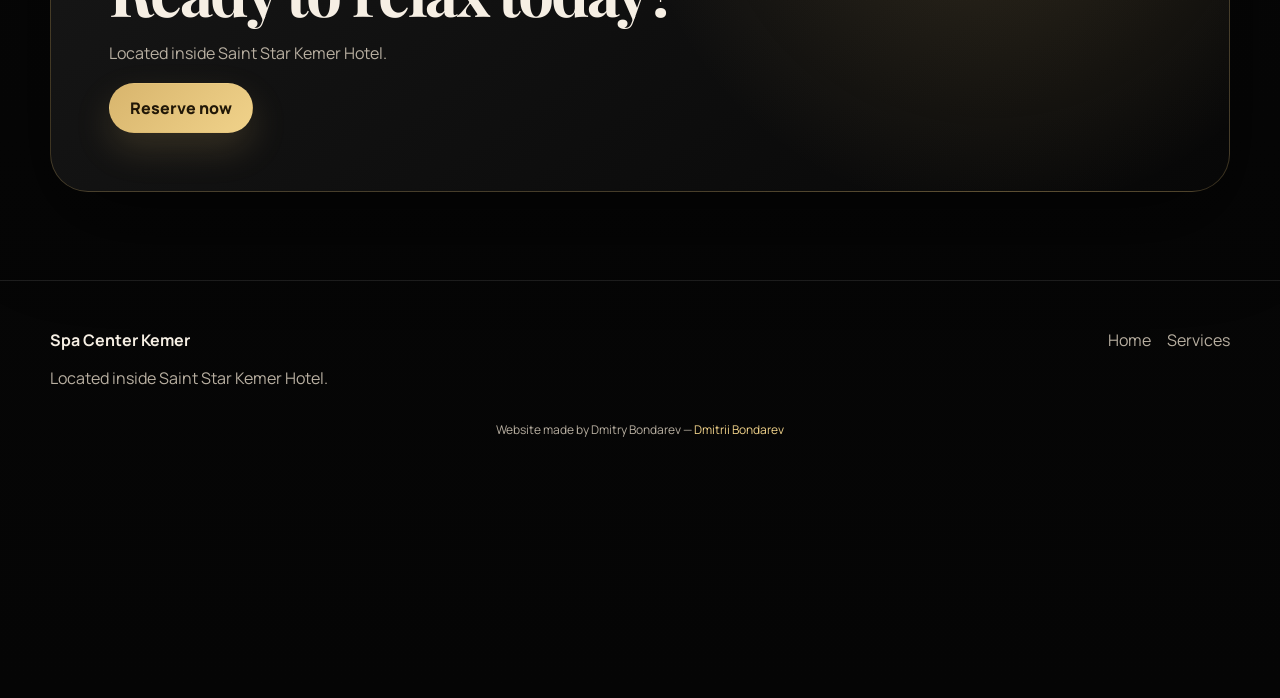
==== commit 15612eae: "Refine home/services copy and unify dark services UI" ====
--- a/index.html
+++ b/index.html
@@ -49,8 +49,7 @@
       <div class="soft-glow glow-two"></div>
       <div class="container hero-grid">
         <div class="hero-copy">
-          <span class="eyebrow" data-i18n="hero.eyebrow">Hotel spa network in Kemer & Beldibi</span>
-          <h1 data-i18n="hero.title">Premium Spa</h1>
+                    <h1 data-i18n="hero.title">Premium Spa</h1>
           <p class="hero-text" data-i18n="hero.text">Comfort, privacy and quality relaxation for every guest.</p>
           <div class="hero-actions">
             <button class="btn btn-primary wa-trigger" type="button" data-i18n="buttons.bookWhatsApp">Book via WhatsApp</button>
@@ -58,7 +57,7 @@
           </div>
           <div class="mini-stats" aria-label="Spa highlights">
             <div><strong>25+</strong><span data-i18n="stats.years">years</span></div>
-            <div><strong>5</strong><span data-i18n="stats.hotels">hotels</span></div>
+            <div><strong>1</strong><span data-i18n="stats.hotels">hotel location</span></div>
             <div><strong>50+</strong><span data-i18n="stats.hours">employees</span></div>
           </div>
         </div>
@@ -76,10 +75,10 @@
       <div class="container editorial-grid">
         <div>
           <span class="eyebrow" data-i18n="about.eyebrow">About us</span>
-          <h2 class="section-title" data-i18n="about.title">A calm spa space inside selected resort hotels.</h2>
+          <h2 class="section-title" data-i18n="about.title">A calm spa space inside Saint Star Kemer Hotel.</h2>
         </div>
         <div class="copy-block">
-          <p data-i18n="about.p1">Spa Center Kemer is a hotel spa network in Kemer and Beldibi, built around relaxation, privacy and attentive service.</p>
+          <p data-i18n="about.p1">Spa Center Kemer is located inside Saint Star Kemer Hotel, offering relaxing hammam rituals, professional massages and body care treatments in a clean and peaceful atmosphere.</p>
           <p data-i18n="about.p2">Our treatments combine Turkish hammam rituals, professional massage techniques and modern body care in a clean, quiet atmosphere.</p>
         </div>
       </div>
--- a/styles.css
+++ b/styles.css
@@ -1346,3 +1346,19 @@
 body[data-page="services"] .btn-secondary {
   border-color: rgba(255,255,255,.28);
 }
+
+
+/* Final services dark premium cleanup */
+.services-hero,.services-only{background:#050505;color:#f2f2f2;}
+.service-category{background:#121212;border:1px solid #2c2c2c;}
+.service-category h2,.service-category-head h2{color:#fff;font-family:"Manrope",sans-serif;font-size:clamp(24px,2.8vw,32px);}
+.service-category-head .eyebrow{color:#a8a8a8;letter-spacing:.08em;text-transform:uppercase;}
+.service-category-head{border-left:2px solid #3a3a3a;padding-left:12px;}
+.service-card.compact{background:#1a1a1a;border:1px solid #333;}
+.service-card.compact:hover{border-color:#4a4a4a;background:#202020;}
+.service-arrow,.service-meta-line{color:#bfbfbf;}
+.service-desc{color:#a9a9a9;}
+.program-steps-preview{background:#151515;border-color:#333;}
+.program-steps-preview strong{color:#d5d5d5;}
+@media (max-width:900px){.service-card-grid{grid-template-columns:1fr;}.programs-grid{grid-template-columns:1fr;}}
+@media (min-width:901px){.service-card-grid{grid-template-columns:repeat(2,minmax(0,1fr));}}
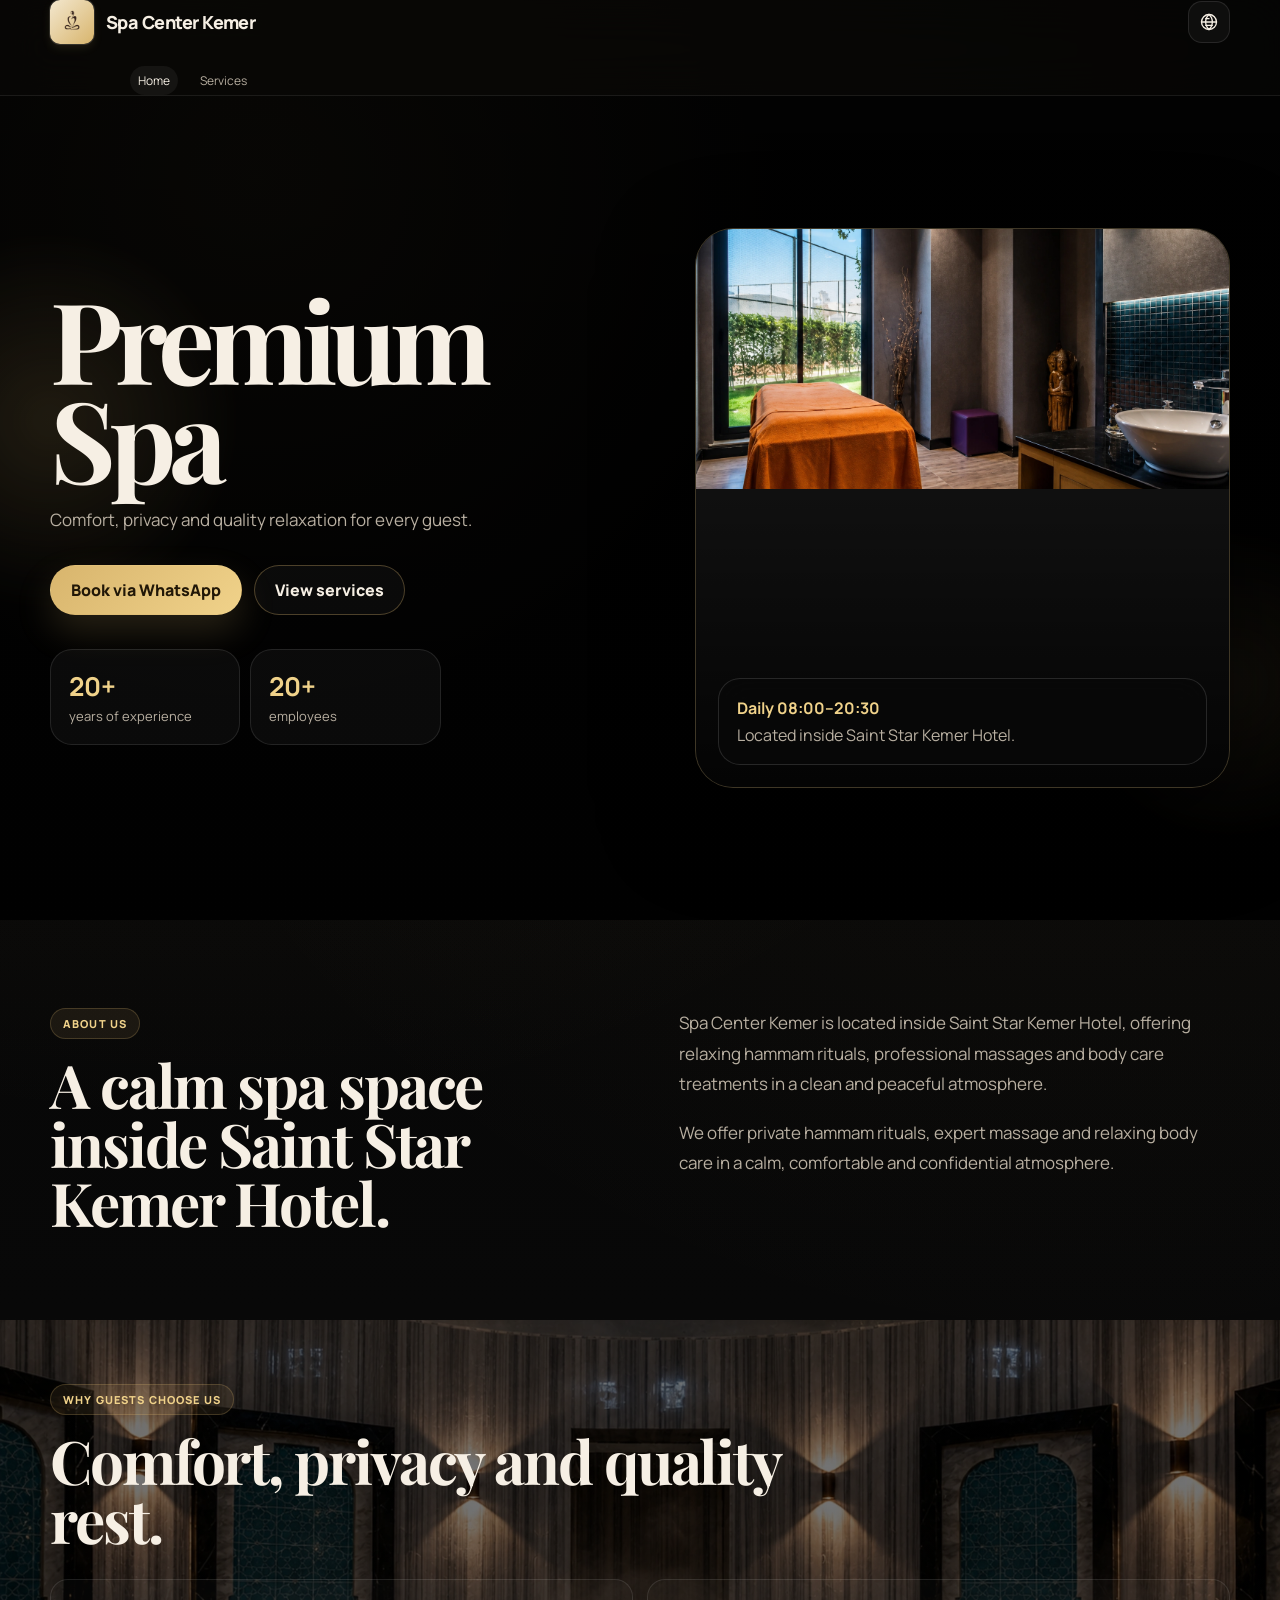
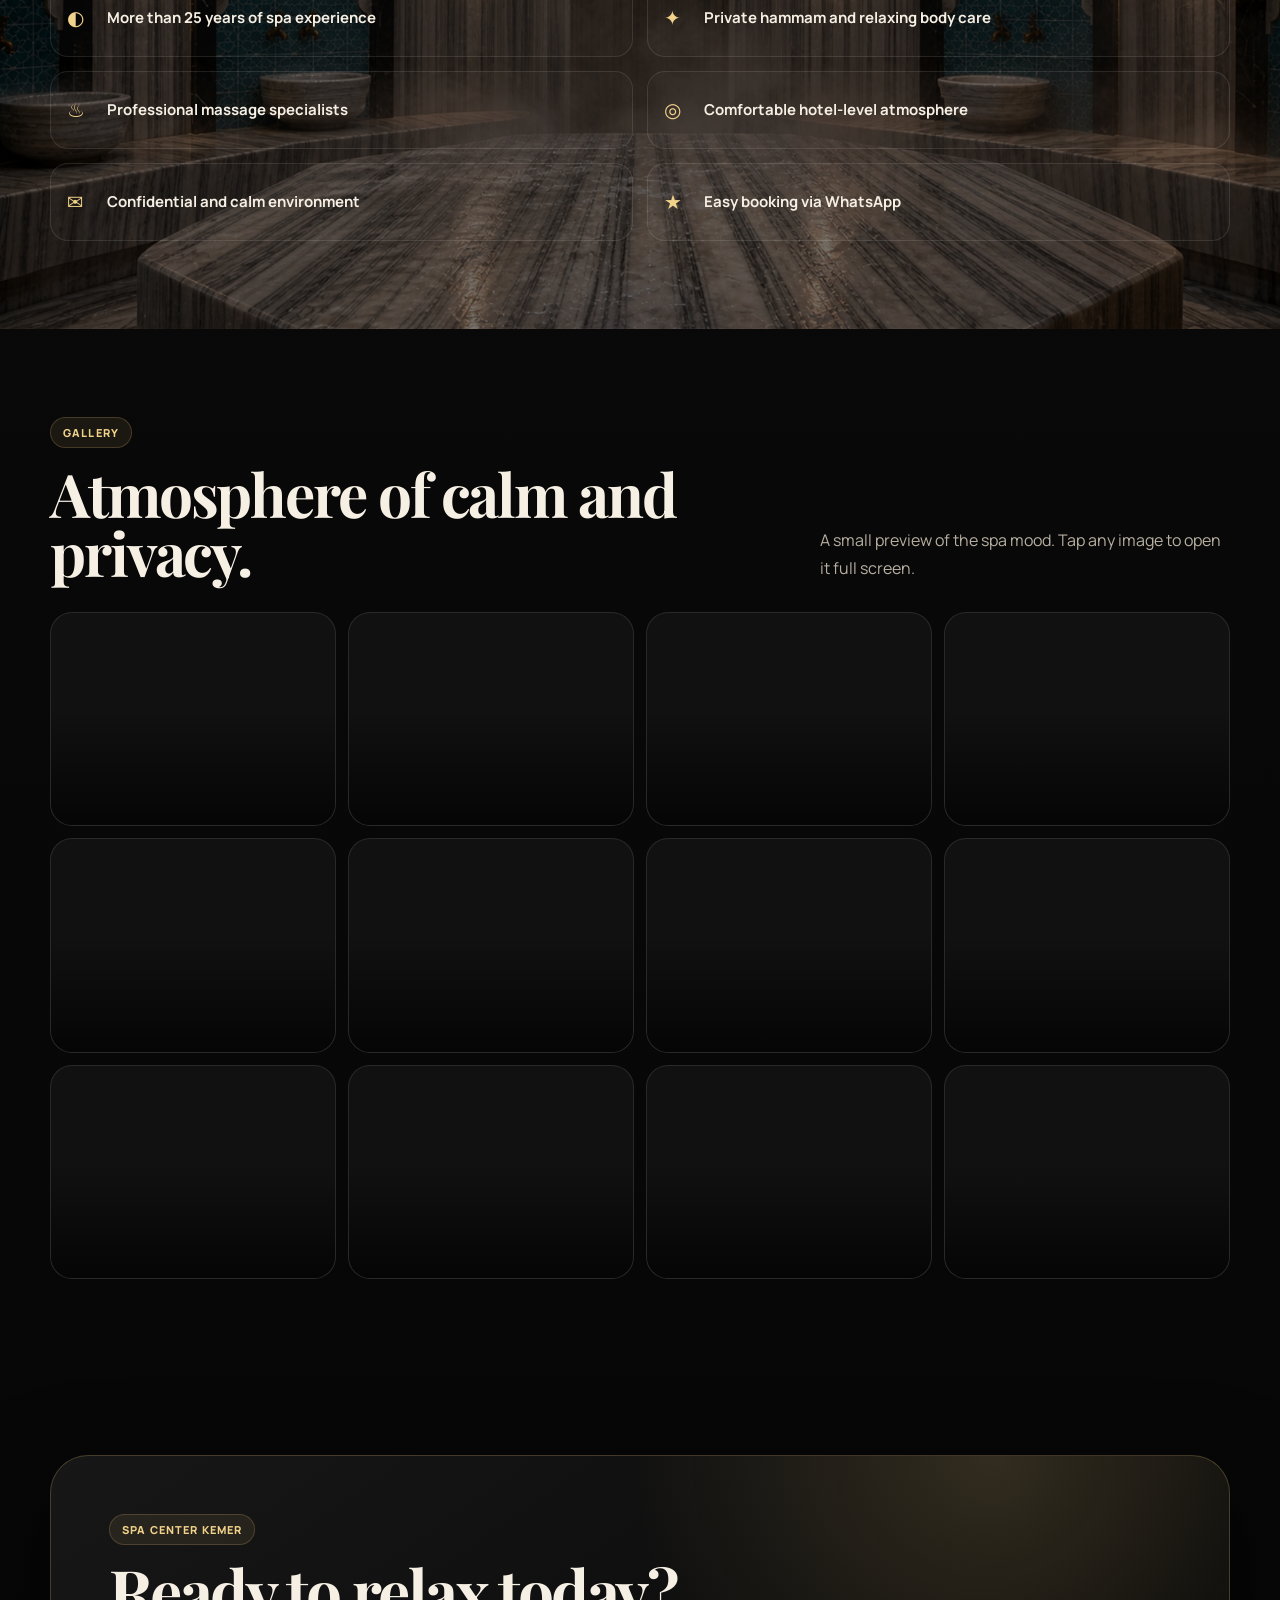
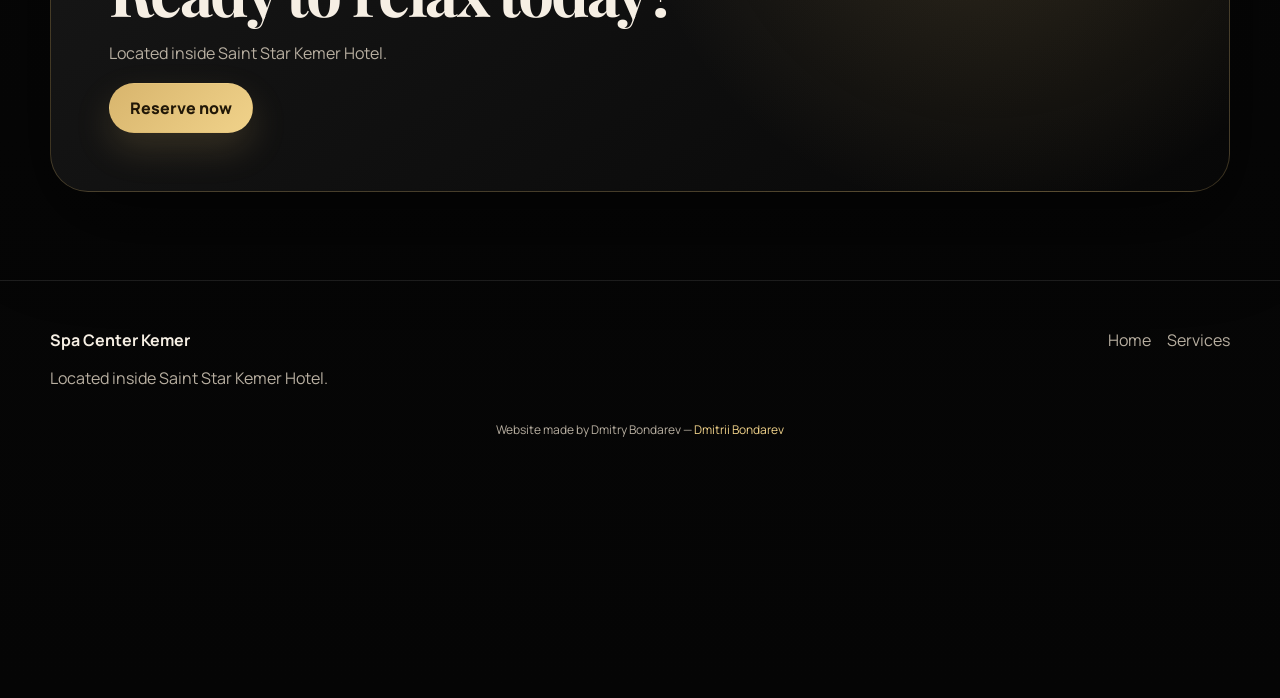
==== commit bda02d22: "Update all WhatsApp booking numbers to +905538270765" ====
--- a/index.html
+++ b/index.html
@@ -56,9 +56,8 @@
             <a class="btn btn-secondary" href="./services.html" data-i18n="buttons.viewServices">View services</a>
           </div>
           <div class="mini-stats" aria-label="Spa highlights">
-            <div><strong>25+</strong><span data-i18n="stats.years">years</span></div>
-            <div><strong>1</strong><span data-i18n="stats.hotels">hotel location</span></div>
-            <div><strong>50+</strong><span data-i18n="stats.hours">employees</span></div>
+            <div><strong>20+</strong><span data-i18n="stats.years">years of experience</span></div>
+            <div><strong>20+</strong><span data-i18n="stats.hours">employees</span></div>
           </div>
         </div>
         <div class="hero-visual">
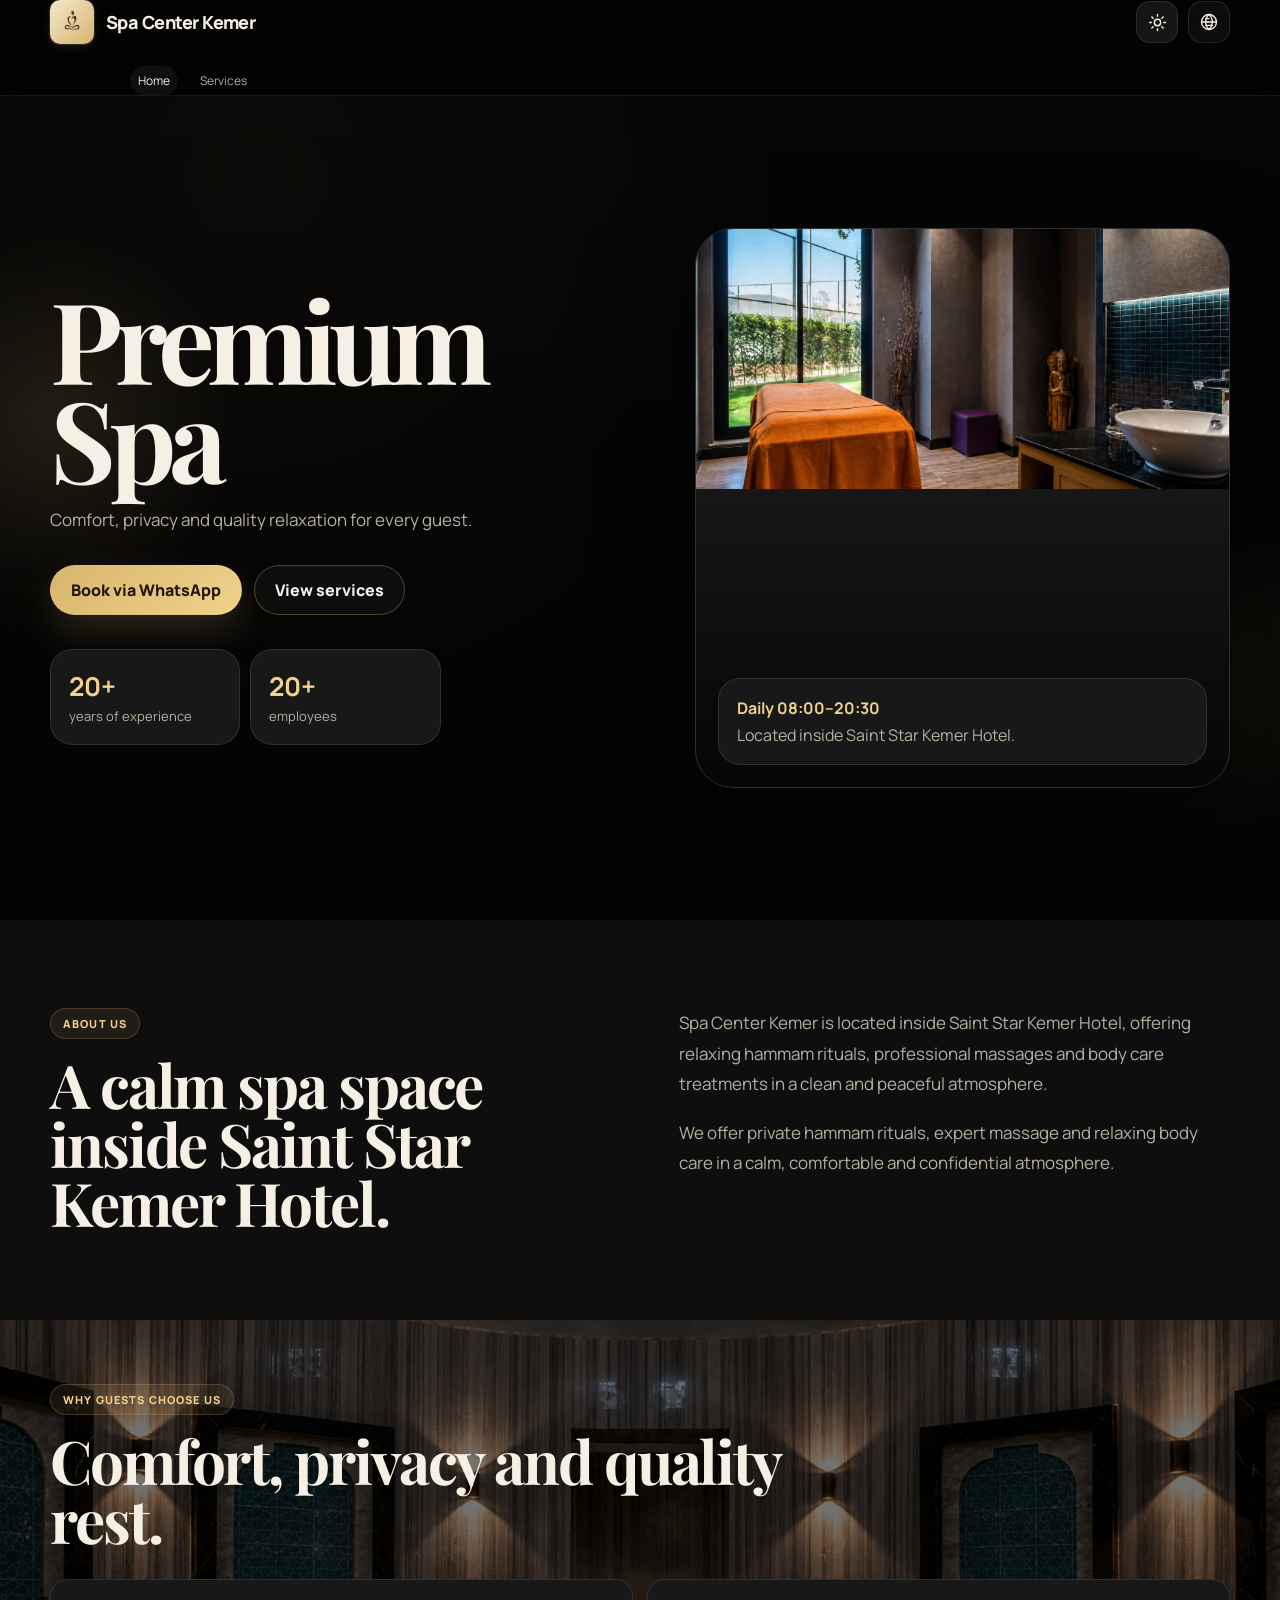
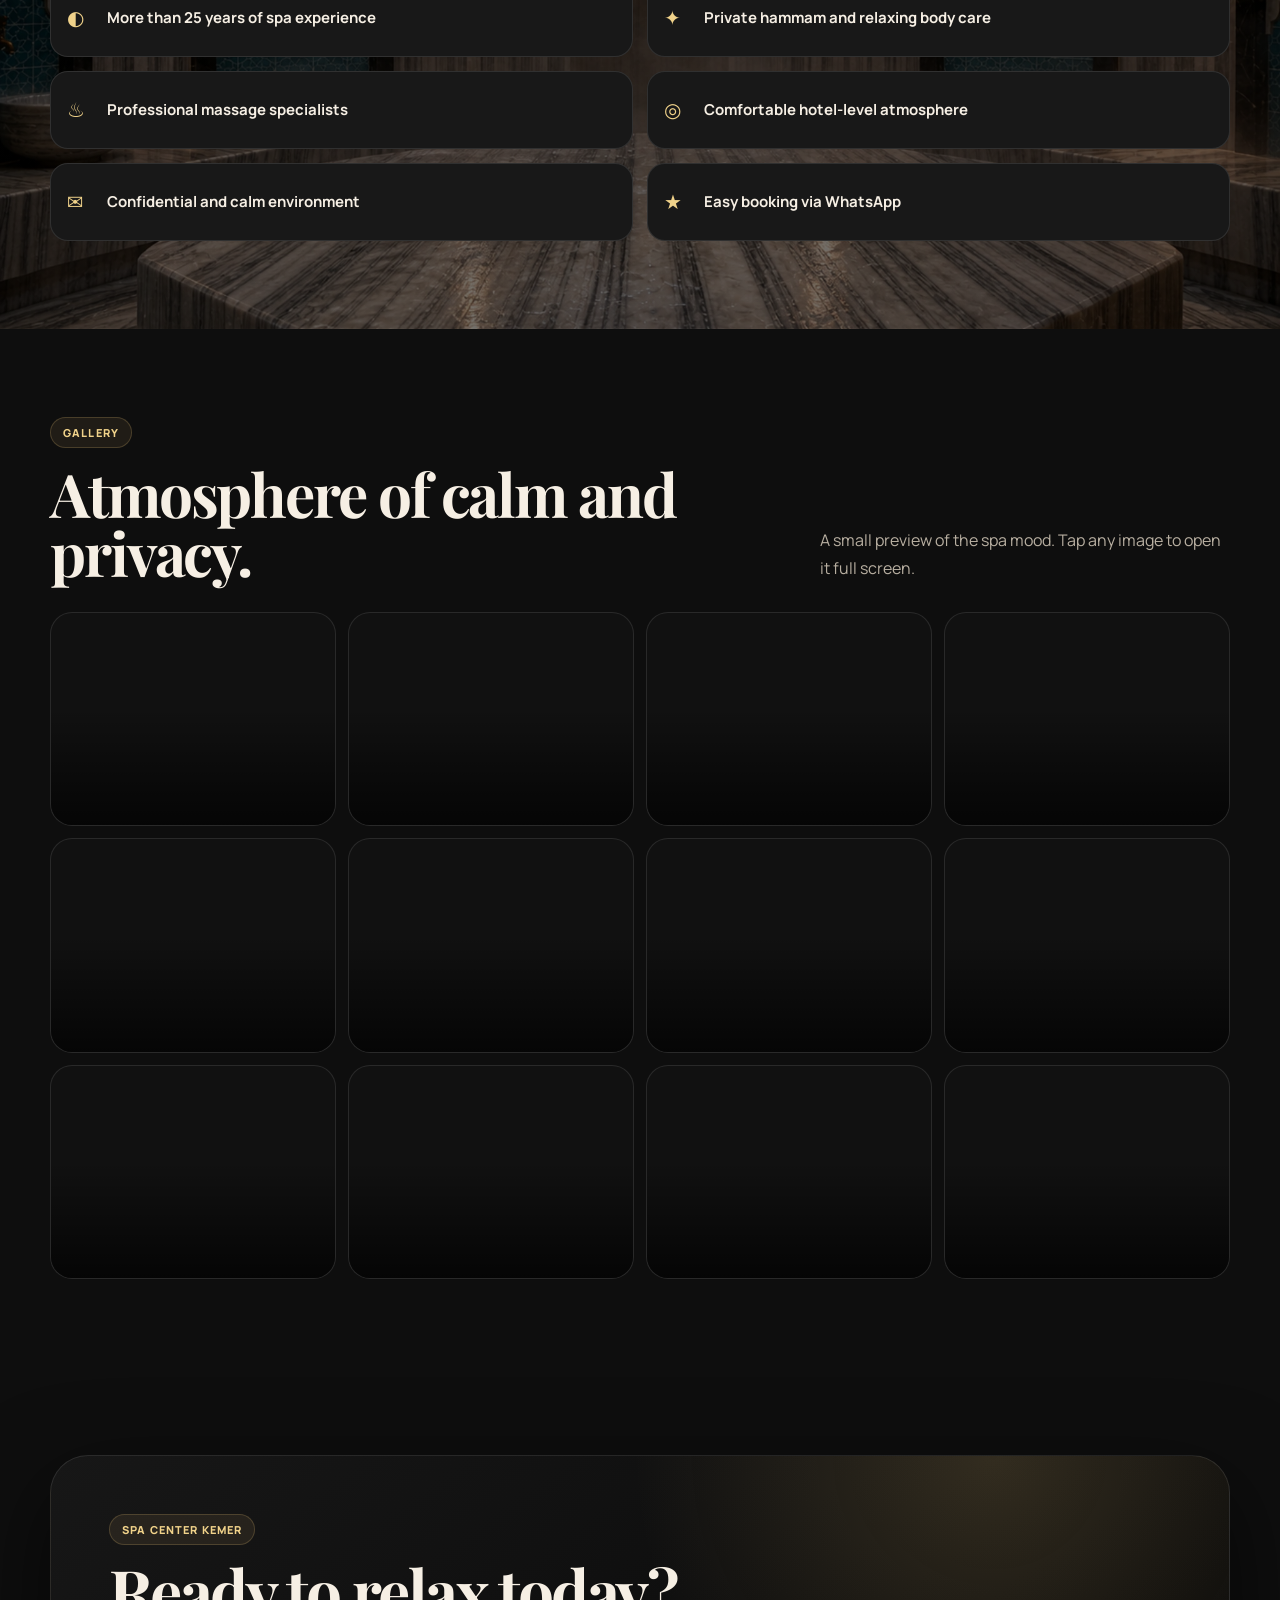
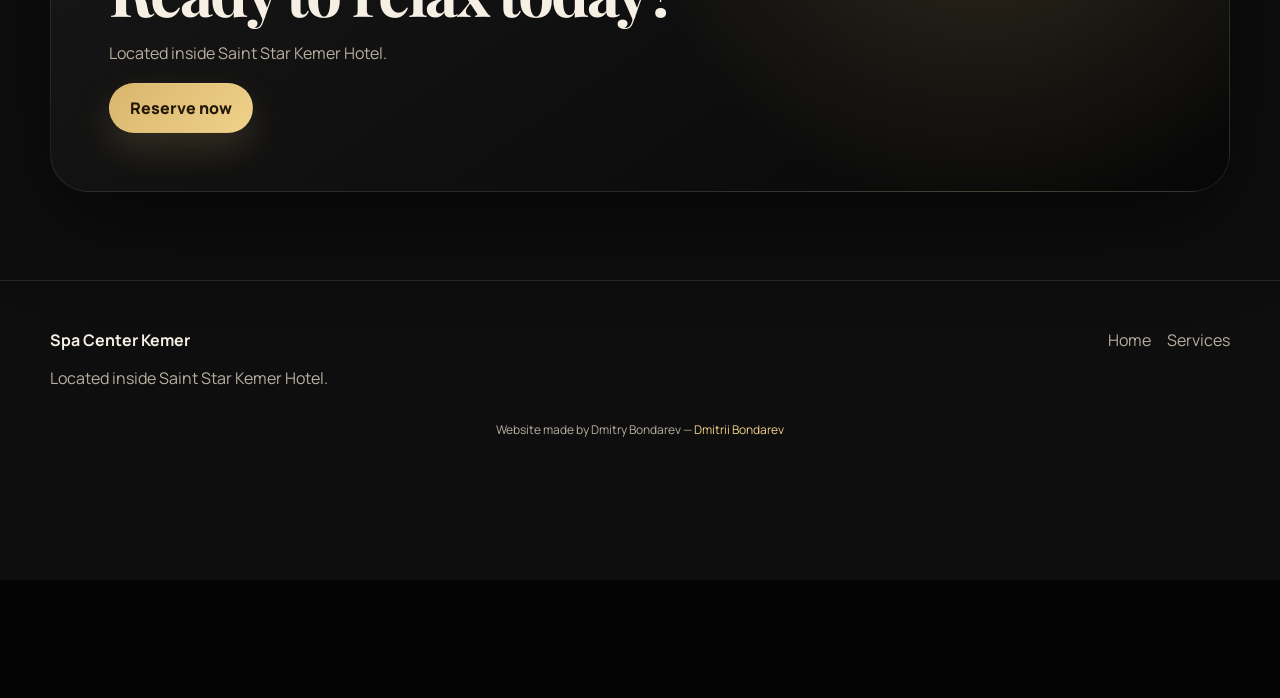
==== commit b1b670f6: "Add persistent light/dark theme toggle across pages" ====
--- a/index.html
+++ b/index.html
@@ -28,6 +28,10 @@
           <button data-lang-switch="pl">🇵🇱 PL</button>
           <button data-lang-switch="fr">🇫🇷 FR</button>
         </div>
+        <button class="theme-toggle" id="themeToggle" type="button" aria-label="Toggle theme" aria-pressed="false">
+          <svg class="icon-sun" viewBox="0 0 24 24" aria-hidden="true" focusable="false"><circle cx="12" cy="12" r="4"></circle><path d="M12 2v2.2M12 19.8V22M4.9 4.9l1.6 1.6M17.5 17.5l1.6 1.6M2 12h2.2M19.8 12H22M4.9 19.1l1.6-1.6M17.5 6.5l1.6-1.6"></path></svg>
+          <svg class="icon-moon" viewBox="0 0 24 24" aria-hidden="true" focusable="false"><path d="M20.7 14.4A8.5 8.5 0 1 1 9.6 3.3a7.2 7.2 0 1 0 11.1 11.1z"></path></svg>
+        </button>
         <button class="menu-toggle" id="menuToggle" aria-label="Change language" aria-expanded="false">
           <svg viewBox="0 0 24 24" aria-hidden="true" focusable="false">
             <circle cx="12" cy="12" r="9"></circle>
--- a/styles.css
+++ b/styles.css
@@ -1362,3 +1362,77 @@
 .program-steps-preview strong{color:#d5d5d5;}
 @media (max-width:900px){.service-card-grid{grid-template-columns:1fr;}.programs-grid{grid-template-columns:1fr;}}
 @media (min-width:901px){.service-card-grid{grid-template-columns:repeat(2,minmax(0,1fr));}}
+
+/* === Theme system === */
+:root,
+[data-theme="dark"] {
+  --bg-main: #040404;
+  --bg-section: #0e0e0e;
+  --bg-card: #181818;
+  --bg-elevated: #111111;
+  --text-main: #f6efe4;
+  --text-muted-main: #b8afa1;
+  --border-color: rgba(255, 255, 255, 0.1);
+  --header-bg: rgba(4, 4, 4, 0.74);
+  --header-border: rgba(255,255,255,0.08);
+  --hero-overlay: linear-gradient(180deg, rgba(0, 0, 0, 0.62), rgba(0, 0, 0, 0.74));
+}
+
+[data-theme="light"] {
+  --bg-main: #f8f8f8;
+  --bg-section: #ffffff;
+  --bg-card: #ffffff;
+  --bg-elevated: #ffffff;
+  --text-main: #131313;
+  --text-muted-main: #5f5f5f;
+  --border-color: rgba(0, 0, 0, 0.12);
+  --header-bg: rgba(255, 255, 255, 0.88);
+  --header-border: rgba(0,0,0,0.08);
+  --hero-overlay: linear-gradient(180deg, rgba(255, 255, 255, 0.28), rgba(255, 255, 255, 0.46));
+}
+
+body { color: var(--text-main); background: var(--bg-main); }
+.site-header { background: var(--header-bg); border-bottom-color: var(--header-border); }
+.nav-links a { color: var(--text-muted-main); }
+.nav-links a:hover, .nav-links a.active { color: var(--text-main); }
+.hero::after { background: var(--hero-overlay), radial-gradient(circle at 20% 10%, rgba(216,181,109,0.08), transparent 42%); }
+.section, .services-hero, .services-only, .footer { background-color: var(--bg-section); color: var(--text-main); }
+.service-card.compact, .modal-card, .final-card, .why-card, .hero-note, .mini-stats div, .service-category, .program-card-image, .hero-visual {
+  background-color: var(--bg-card);
+  border-color: var(--border-color);
+}
+.service-desc, .section-subtitle, .services-hero p, .service-modal-copy p, .footer p, .mini-stats span { color: var(--text-muted-main); }
+.services-hero,.services-only{background:var(--bg-section);color:var(--text-main)}
+.service-card.compact{background:var(--bg-card);border:1px solid var(--border-color)}
+.service-category,.service-programs-section{background:var(--bg-elevated);border:1px solid var(--border-color)}
+.modal-card{background:var(--bg-elevated);border:1px solid var(--border-color)}
+.language-pills.open{background:var(--bg-elevated)}
+.language-pills button{border-color:var(--border-color);background:transparent;color:var(--text-muted-main)}
+
+[data-theme="light"] .btn-primary { color: #fff; background: #151515; box-shadow: 0 10px 24px rgba(0,0,0,0.14); }
+[data-theme="light"] .btn-secondary { color: #171717; border-color: rgba(0,0,0,0.2); background: rgba(0,0,0,0.03); }
+[data-theme="light"] .hero { background: #f4f4f4; }
+[data-theme="light"] .hero::before { opacity: 0.22; }
+[data-theme="light"] .eyebrow { color: #292929; background: rgba(0,0,0,0.04); border-color: rgba(0,0,0,0.12); }
+[data-theme="light"] .modal-meta { color: #323232; }
+
+.theme-toggle {
+  width: 42px;
+  height: 42px;
+  border-radius: 14px;
+  border: 1px solid var(--border-color);
+  background: rgba(255,255,255,0.08);
+  color: var(--text-main);
+  display: inline-grid;
+  place-items: center;
+  cursor: pointer;
+}
+[data-theme="light"] .theme-toggle { background: rgba(0,0,0,0.03); }
+.theme-toggle svg { width: 19px; height: 19px; fill: none; stroke: currentColor; stroke-width: 1.8; stroke-linecap: round; stroke-linejoin: round; }
+.theme-toggle .icon-moon { display: none; }
+[data-theme="light"] .theme-toggle .icon-moon { display: block; }
+[data-theme="light"] .theme-toggle .icon-sun { display: none; }
+
+body, section, .service-card, .service-item, .modal, .modal-card, header, .site-header, .footer {
+  transition: background-color .25s ease, color .25s ease, border-color .25s ease;
+}
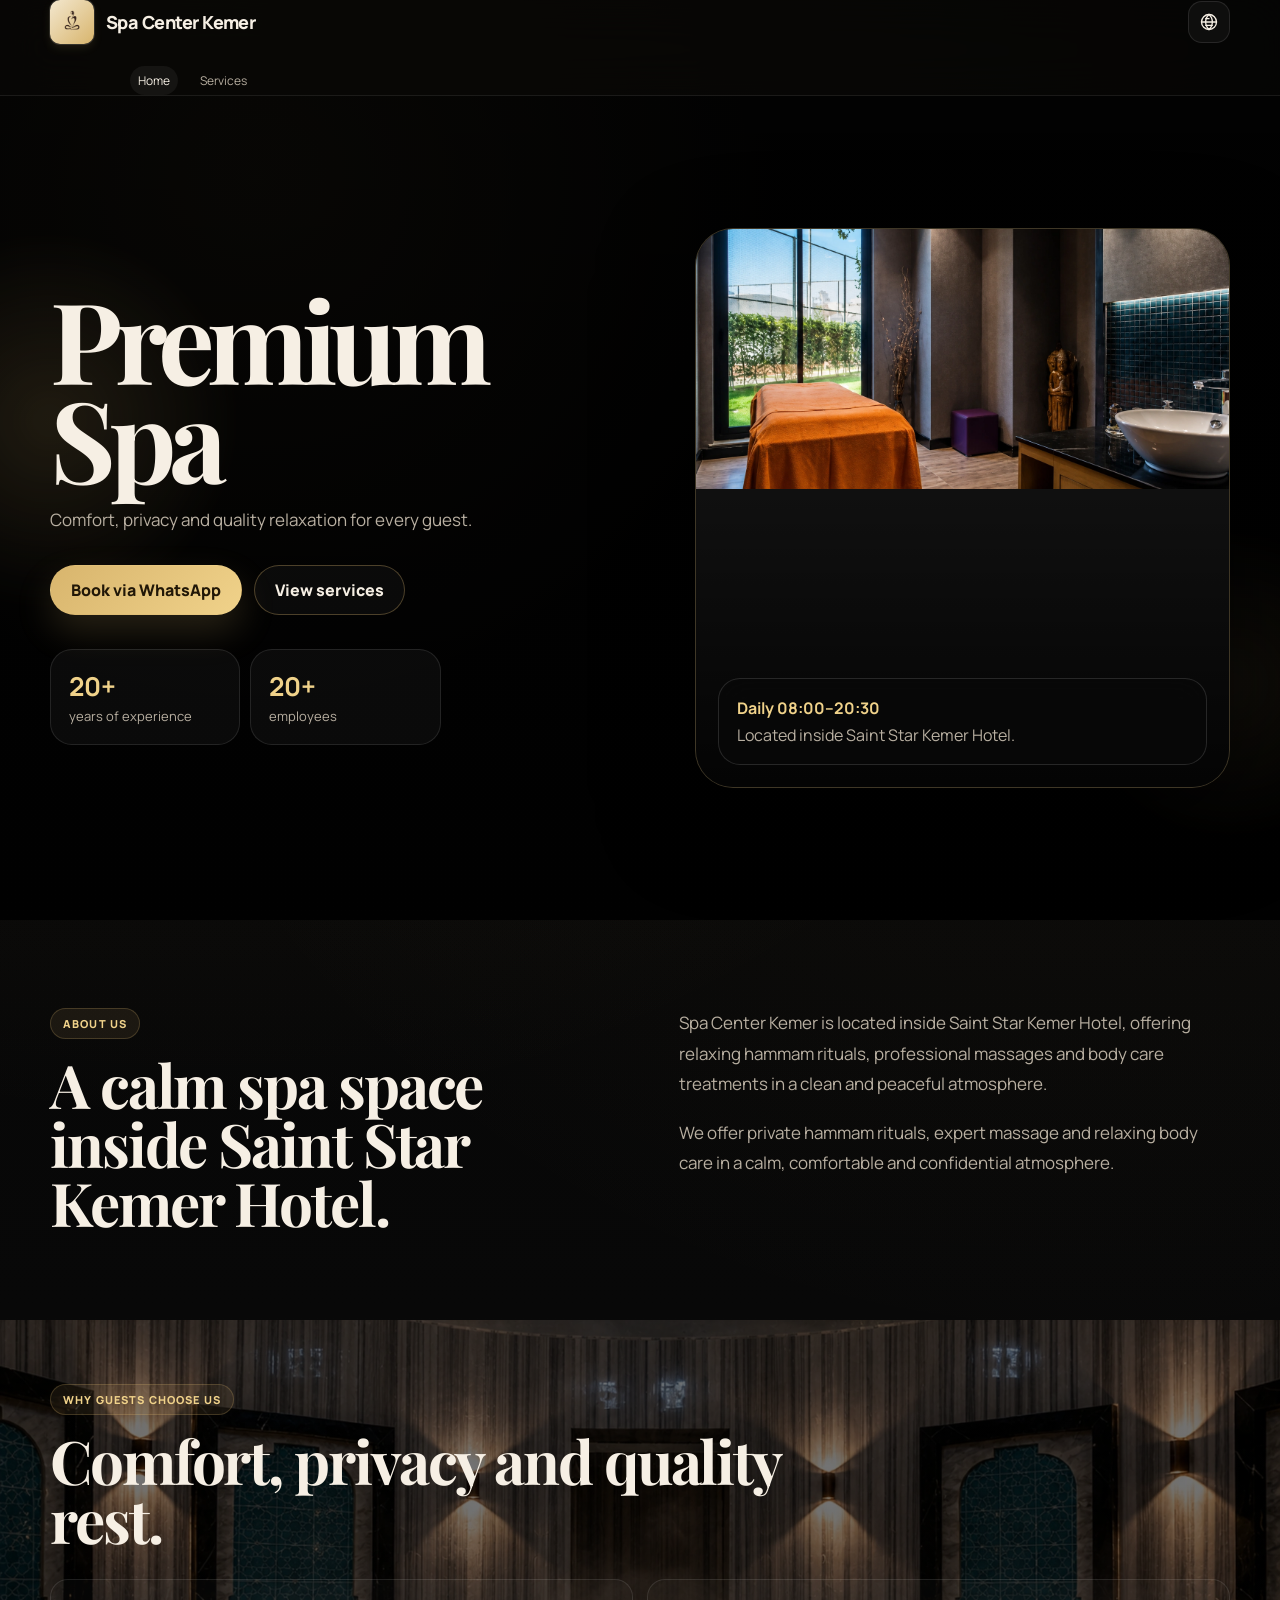
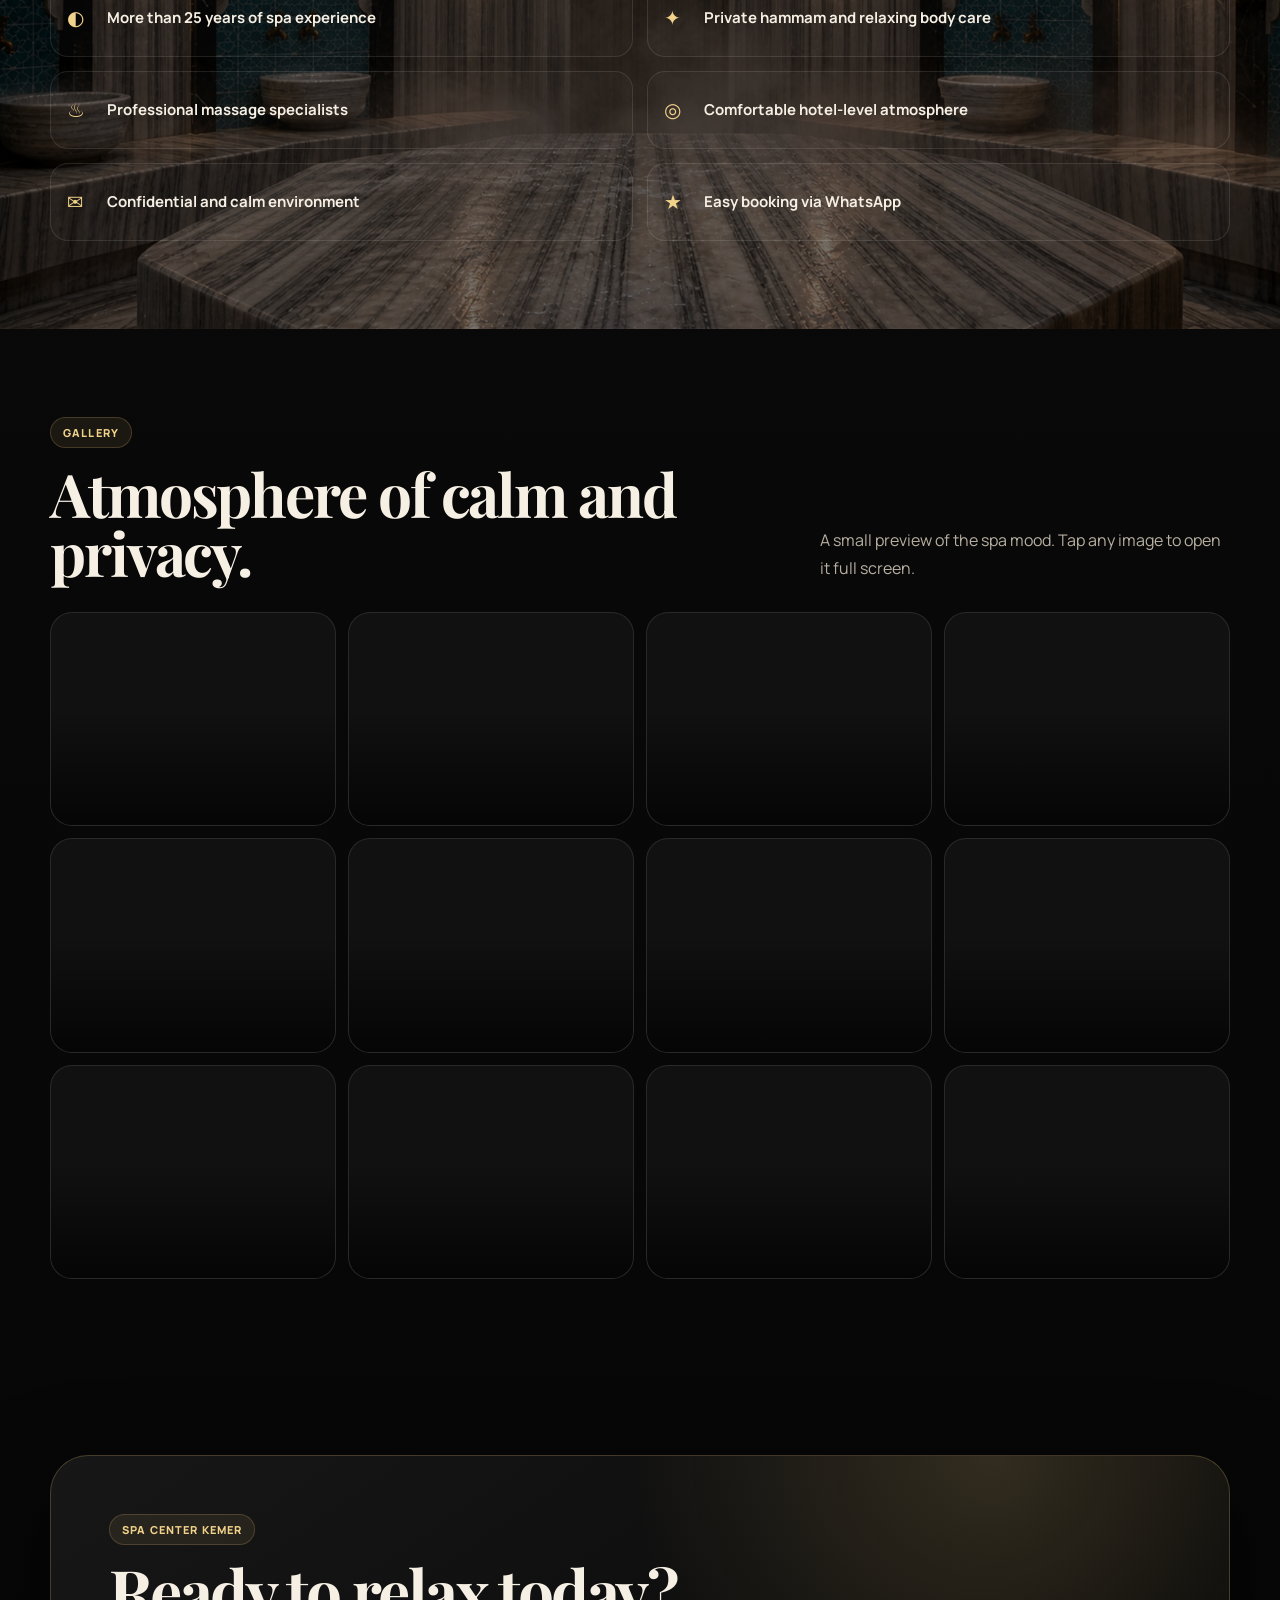
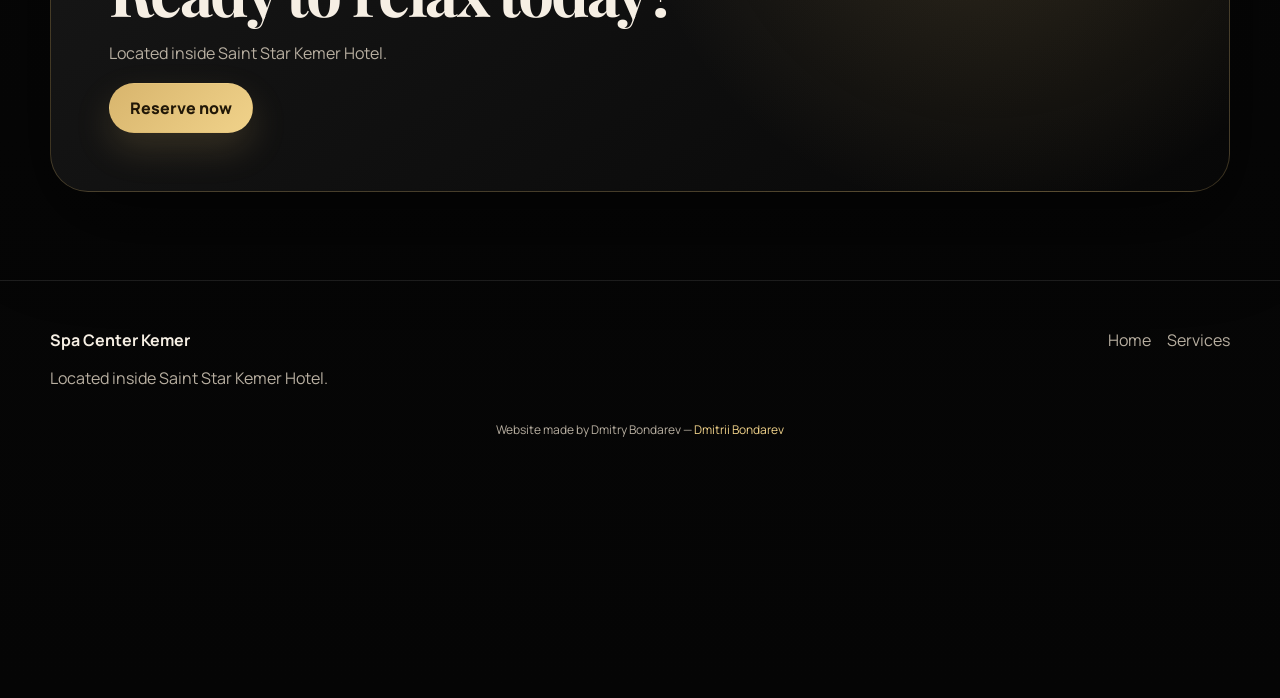
==== commit 82b0e9c3: "Revert "Add persistent Light/Dark theme toggle across site"" ====
--- a/index.html
+++ b/index.html
@@ -28,10 +28,6 @@
           <button data-lang-switch="pl">🇵🇱 PL</button>
           <button data-lang-switch="fr">🇫🇷 FR</button>
         </div>
-        <button class="theme-toggle" id="themeToggle" type="button" aria-label="Toggle theme" aria-pressed="false">
-          <svg class="icon-sun" viewBox="0 0 24 24" aria-hidden="true" focusable="false"><circle cx="12" cy="12" r="4"></circle><path d="M12 2v2.2M12 19.8V22M4.9 4.9l1.6 1.6M17.5 17.5l1.6 1.6M2 12h2.2M19.8 12H22M4.9 19.1l1.6-1.6M17.5 6.5l1.6-1.6"></path></svg>
-          <svg class="icon-moon" viewBox="0 0 24 24" aria-hidden="true" focusable="false"><path d="M20.7 14.4A8.5 8.5 0 1 1 9.6 3.3a7.2 7.2 0 1 0 11.1 11.1z"></path></svg>
-        </button>
         <button class="menu-toggle" id="menuToggle" aria-label="Change language" aria-expanded="false">
           <svg viewBox="0 0 24 24" aria-hidden="true" focusable="false">
             <circle cx="12" cy="12" r="9"></circle>
--- a/styles.css
+++ b/styles.css
@@ -1362,77 +1362,3 @@
 .program-steps-preview strong{color:#d5d5d5;}
 @media (max-width:900px){.service-card-grid{grid-template-columns:1fr;}.programs-grid{grid-template-columns:1fr;}}
 @media (min-width:901px){.service-card-grid{grid-template-columns:repeat(2,minmax(0,1fr));}}
-
-/* === Theme system === */
-:root,
-[data-theme="dark"] {
-  --bg-main: #040404;
-  --bg-section: #0e0e0e;
-  --bg-card: #181818;
-  --bg-elevated: #111111;
-  --text-main: #f6efe4;
-  --text-muted-main: #b8afa1;
-  --border-color: rgba(255, 255, 255, 0.1);
-  --header-bg: rgba(4, 4, 4, 0.74);
-  --header-border: rgba(255,255,255,0.08);
-  --hero-overlay: linear-gradient(180deg, rgba(0, 0, 0, 0.62), rgba(0, 0, 0, 0.74));
-}
-
-[data-theme="light"] {
-  --bg-main: #f8f8f8;
-  --bg-section: #ffffff;
-  --bg-card: #ffffff;
-  --bg-elevated: #ffffff;
-  --text-main: #131313;
-  --text-muted-main: #5f5f5f;
-  --border-color: rgba(0, 0, 0, 0.12);
-  --header-bg: rgba(255, 255, 255, 0.88);
-  --header-border: rgba(0,0,0,0.08);
-  --hero-overlay: linear-gradient(180deg, rgba(255, 255, 255, 0.28), rgba(255, 255, 255, 0.46));
-}
-
-body { color: var(--text-main); background: var(--bg-main); }
-.site-header { background: var(--header-bg); border-bottom-color: var(--header-border); }
-.nav-links a { color: var(--text-muted-main); }
-.nav-links a:hover, .nav-links a.active { color: var(--text-main); }
-.hero::after { background: var(--hero-overlay), radial-gradient(circle at 20% 10%, rgba(216,181,109,0.08), transparent 42%); }
-.section, .services-hero, .services-only, .footer { background-color: var(--bg-section); color: var(--text-main); }
-.service-card.compact, .modal-card, .final-card, .why-card, .hero-note, .mini-stats div, .service-category, .program-card-image, .hero-visual {
-  background-color: var(--bg-card);
-  border-color: var(--border-color);
-}
-.service-desc, .section-subtitle, .services-hero p, .service-modal-copy p, .footer p, .mini-stats span { color: var(--text-muted-main); }
-.services-hero,.services-only{background:var(--bg-section);color:var(--text-main)}
-.service-card.compact{background:var(--bg-card);border:1px solid var(--border-color)}
-.service-category,.service-programs-section{background:var(--bg-elevated);border:1px solid var(--border-color)}
-.modal-card{background:var(--bg-elevated);border:1px solid var(--border-color)}
-.language-pills.open{background:var(--bg-elevated)}
-.language-pills button{border-color:var(--border-color);background:transparent;color:var(--text-muted-main)}
-
-[data-theme="light"] .btn-primary { color: #fff; background: #151515; box-shadow: 0 10px 24px rgba(0,0,0,0.14); }
-[data-theme="light"] .btn-secondary { color: #171717; border-color: rgba(0,0,0,0.2); background: rgba(0,0,0,0.03); }
-[data-theme="light"] .hero { background: #f4f4f4; }
-[data-theme="light"] .hero::before { opacity: 0.22; }
-[data-theme="light"] .eyebrow { color: #292929; background: rgba(0,0,0,0.04); border-color: rgba(0,0,0,0.12); }
-[data-theme="light"] .modal-meta { color: #323232; }
-
-.theme-toggle {
-  width: 42px;
-  height: 42px;
-  border-radius: 14px;
-  border: 1px solid var(--border-color);
-  background: rgba(255,255,255,0.08);
-  color: var(--text-main);
-  display: inline-grid;
-  place-items: center;
-  cursor: pointer;
-}
-[data-theme="light"] .theme-toggle { background: rgba(0,0,0,0.03); }
-.theme-toggle svg { width: 19px; height: 19px; fill: none; stroke: currentColor; stroke-width: 1.8; stroke-linecap: round; stroke-linejoin: round; }
-.theme-toggle .icon-moon { display: none; }
-[data-theme="light"] .theme-toggle .icon-moon { display: block; }
-[data-theme="light"] .theme-toggle .icon-sun { display: none; }
-
-body, section, .service-card, .service-item, .modal, .modal-card, header, .site-header, .footer {
-  transition: background-color .25s ease, color .25s ease, border-color .25s ease;
-}
